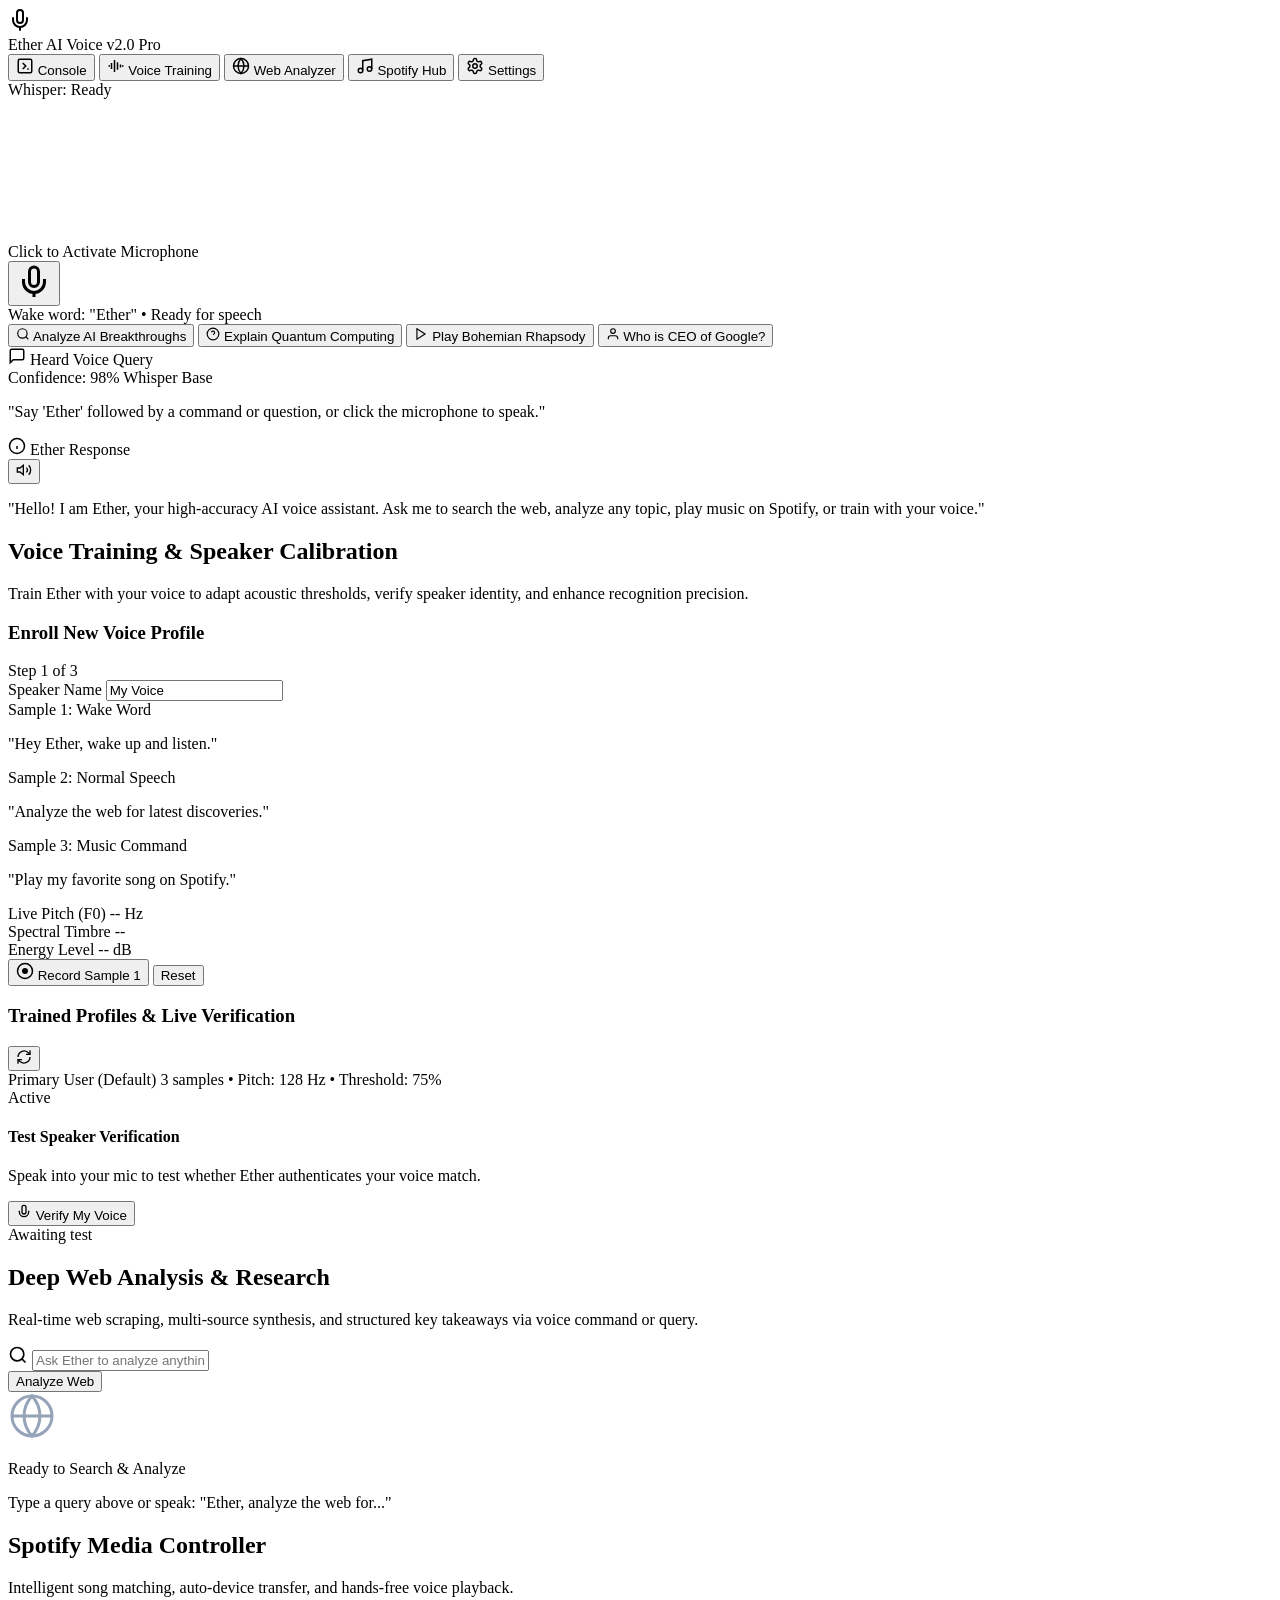
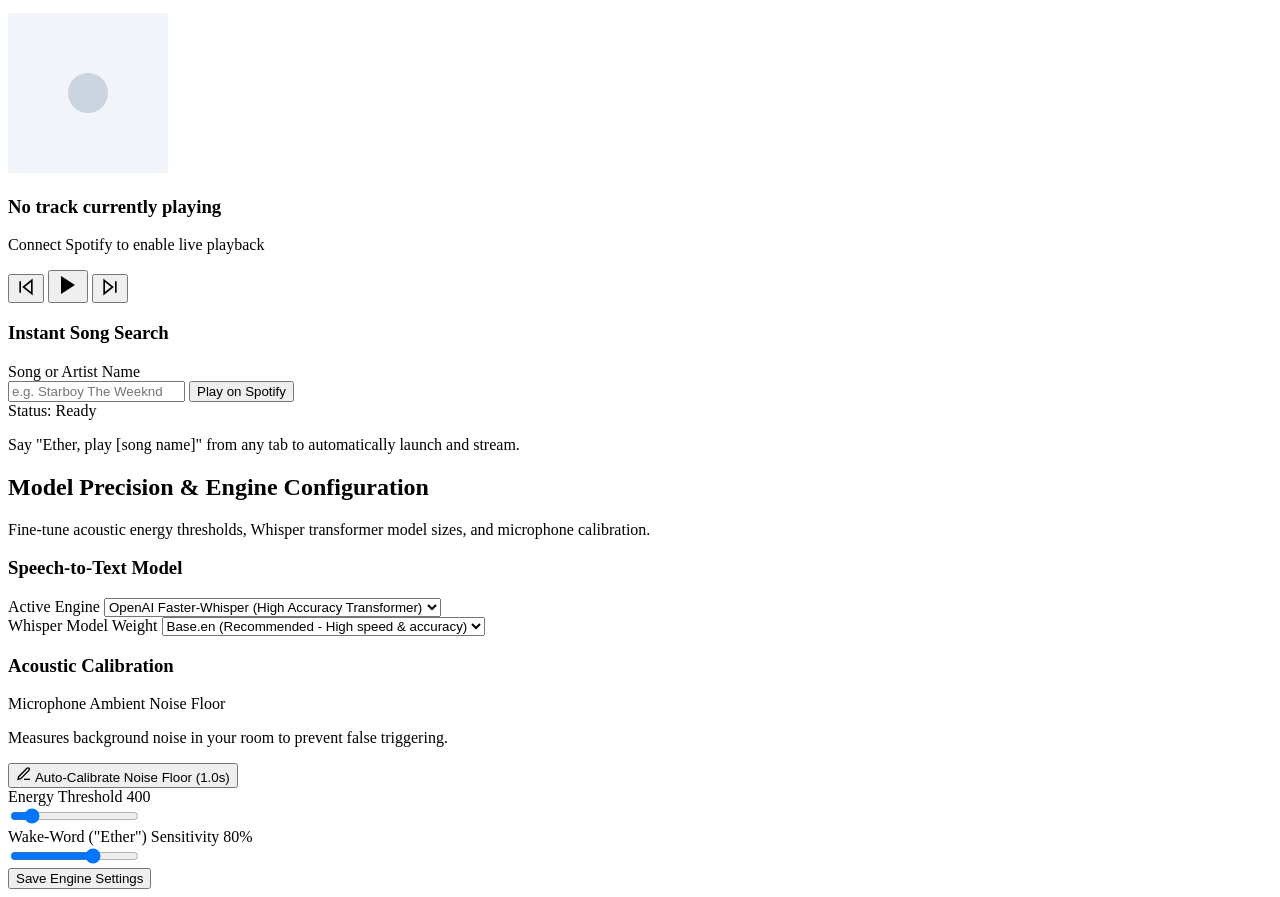
==== web/index.html @ 6fde465f "Build Ether AI voice assistant v2 Add modular speech recognition, voice profile training, web resear" ====
<!DOCTYPE html>
<html lang="en">
<head>
  <meta charset="UTF-8">
  <meta name="viewport" content="width=device-width, initial-scale=1.0">
  <title>Ether AI Voice - Intelligent Voice Assistant</title>
  <link rel="preconnect" href="https://fonts.googleapis.com">
  <link rel="preconnect" href="https://fonts.gstatic.com" crossorigin>
  <link href="https://fonts.googleapis.com/css2?family=Plus+Jakarta+Sans:wght@300;400;500;600;700&display=swap" rel="stylesheet">
  <link rel="stylesheet" href="/static/styles.css">
</head>
<body>
  <!-- Top Navigation Header -->
  <header class="app-header">
    <div class="header-container">
      <div class="brand">
        <div class="brand-icon">
          <svg width="24" height="24" viewBox="0 0 24 24" fill="none" stroke="currentColor" stroke-width="2" stroke-linecap="round" stroke-linejoin="round">
            <path d="M12 2a3 3 0 0 0-3 3v7a3 3 0 0 0 6 0V5a3 3 0 0 0-3-3Z"></path>
            <path d="M19 10v2a7 7 0 0 1-14 0v-2"></path>
            <line x1="12" x2="12" y1="19" y2="22"></line>
          </svg>
        </div>
        <div class="brand-text">
          <span class="brand-title">Ether AI Voice</span>
          <span class="brand-badge">v2.0 Pro</span>
        </div>
      </div>

      <!-- Navigation Tabs -->
      <nav class="nav-tabs" aria-label="Main Navigation">
        <button class="nav-tab active" data-tab="console" aria-selected="true">
          <svg width="18" height="18" viewBox="0 0 24 24" fill="none" stroke="currentColor" stroke-width="2">
            <rect width="18" height="18" x="3" y="3" rx="2"></rect>
            <path d="m9 8 4 4-4 4"></path>
            <path d="M15 16h2"></path>
          </svg>
          Console
        </button>
        <button class="nav-tab" data-tab="training" aria-selected="false">
          <svg width="18" height="18" viewBox="0 0 24 24" fill="none" stroke="currentColor" stroke-width="2">
            <path d="M2 12h2"></path><path d="M6 8v8"></path><path d="M10 4v16"></path><path d="M14 7v10"></path><path d="M18 10v4"></path><path d="M22 12h-2"></path>
          </svg>
          Voice Training
        </button>
        <button class="nav-tab" data-tab="web" aria-selected="false">
          <svg width="18" height="18" viewBox="0 0 24 24" fill="none" stroke="currentColor" stroke-width="2">
            <circle cx="12" cy="12" r="10"></circle>
            <line x1="2" x2="22" y1="12" y2="12"></line>
            <path d="M12 2a15.3 15.3 0 0 1 4 10 15.3 15.3 0 0 1-4 10 15.3 15.3 0 0 1-4-10 15.3 15.3 0 0 1 4-10z"></path>
          </svg>
          Web Analyzer
        </button>
        <button class="nav-tab" data-tab="spotify" aria-selected="false">
          <svg width="18" height="18" viewBox="0 0 24 24" fill="none" stroke="currentColor" stroke-width="2">
            <path d="M9 18V5l12-2v13"></path>
            <circle cx="6" cy="18" r="3"></circle>
            <circle cx="18" cy="16" r="3"></circle>
          </svg>
          Spotify Hub
        </button>
        <button class="nav-tab" data-tab="settings" aria-selected="false">
          <svg width="18" height="18" viewBox="0 0 24 24" fill="none" stroke="currentColor" stroke-width="2">
            <path d="M12.22 2h-.44a2 2 0 0 0-2 2v.18a2 2 0 0 1-1 1.73l-.43.25a2 2 0 0 1-2 0l-.15-.08a2 2 0 0 0-2.73.73l-.22.38a2 2 0 0 0 .73 2.73l.15.1a2 2 0 0 1 1 1.72v.51a2 2 0 0 1-1 1.74l-.15.09a2 2 0 0 0-.73 2.73l.22.38a2 2 0 0 0 2.73.73l.15-.08a2 2 0 0 1 2 0l.43.25a2 2 0 0 1 1 1.73V20a2 2 0 0 0 2 2h.44a2 2 0 0 0 2-2v-.18a2 2 0 0 1 1-1.73l.43-.25a2 2 0 0 1 2 0l.15.08a2 2 0 0 0 2.73-.73l.22-.39a2 2 0 0 0-.73-2.73l-.15-.08a2 2 0 0 1-1-1.74v-.5a2 2 0 0 1 1-1.74l.15-.09a2 2 0 0 0 .73-2.73l-.22-.38a2 2 0 0 0-2.73-.73l-.15.08a2 2 0 0 1-2 0l-.43-.25a2 2 0 0 1-1-1.73V4a2 2 0 0 0-2-2z"></path>
            <circle cx="12" cy="12" r="3"></circle>
          </svg>
          Settings
        </button>
      </nav>

      <!-- System Status Indicator -->
      <div class="header-status">
        <span class="status-dot online"></span>
        <span class="status-label" id="headerEngineLabel">Whisper: Ready</span>
      </div>
    </div>
  </header>

  <!-- Main Container -->
  <main class="main-content">

    <!-- ==================== TAB 1: CONSOLE ==================== -->
    <section id="tab-console" class="tab-pane active">
      <div class="console-hero">
        
        <!-- Live Waveform Visualizer -->
        <div class="visualizer-wrapper">
          <canvas id="waveformCanvas" width="800" height="140"></canvas>
          <div class="visualizer-overlay" id="visualizerOverlay">
            <span class="visualizer-state" id="visualizerStateText">Click to Activate Microphone</span>
          </div>
        </div>

        <!-- Central Mic Interaction Zone -->
        <div class="mic-control-center">
          <div class="mic-halo-container">
            <button id="micBtn" class="mic-button" aria-label="Toggle Voice Listening">
              <svg class="mic-icon" width="36" height="36" viewBox="0 0 24 24" fill="none" stroke="currentColor" stroke-width="2">
                <path d="M12 2a3 3 0 0 0-3 3v7a3 3 0 0 0 6 0V5a3 3 0 0 0-3-3Z"></path>
                <path d="M19 10v2a7 7 0 0 1-14 0v-2"></path>
                <line x1="12" x2="12" y1="19" y2="22"></line>
              </svg>
            </button>
            <div class="pulse-ring ring-1"></div>
            <div class="pulse-ring ring-2"></div>
          </div>
          <div class="mic-instructions">
            <span class="key-phrase">Wake word: "Ether"</span> &bull; 
            <span id="micStatusText">Ready for speech</span>
          </div>
        </div>

        <!-- Quick Action Prompt Chips -->
        <div class="quick-chips">
          <button class="chip" data-prompt="Analyze the web for latest breakthroughs in AI">
            <svg width="14" height="14" viewBox="0 0 24 24" fill="none" stroke="currentColor" stroke-width="2"><circle cx="11" cy="11" r="8"></circle><line x1="21" x2="16.65" y1="21" y2="16.65"></line></svg>
            Analyze AI Breakthroughs
          </button>
          <button class="chip" data-prompt="What is quantum computing?">
            <svg width="14" height="14" viewBox="0 0 24 24" fill="none" stroke="currentColor" stroke-width="2"><circle cx="12" cy="12" r="10"></circle><path d="M9.09 9a3 3 0 0 1 5.83 1c0 2-3 3-3 3"></path><line x1="12" x2="12.01" y1="17" y2="17"></line></svg>
            Explain Quantum Computing
          </button>
          <button class="chip" data-prompt="Play Bohemian Rhapsody on Spotify">
            <svg width="14" height="14" viewBox="0 0 24 24" fill="none" stroke="currentColor" stroke-width="2"><polygon points="5 3 19 12 5 21 5 3"></polygon></svg>
            Play Bohemian Rhapsody
          </button>
          <button class="chip" data-prompt="Who is the CEO of Google?">
            <svg width="14" height="14" viewBox="0 0 24 24" fill="none" stroke="currentColor" stroke-width="2"><path d="M20 21v-2a4 4 0 0 0-4-4H8a4 4 0 0 0-4 4v2"></path><circle cx="12" cy="7" r="4"></circle></svg>
            Who is CEO of Google?
          </button>
        </div>

        <!-- Live Transcription & Response Stream -->
        <div class="console-cards-grid">
          
          <!-- Card: User Transcript -->
          <div class="card transcript-card">
            <div class="card-header">
              <div class="card-title">
                <svg width="18" height="18" viewBox="0 0 24 24" fill="none" stroke="currentColor" stroke-width="2">
                  <path d="M21 15a2 2 0 0 1-2 2H7l-4 4V5a2 2 0 0 1 2-2h14a2 2 0 0 1 2 2z"></path>
                </svg>
                <span>Heard Voice Query</span>
              </div>
              <div class="badge-group">
                <span id="confidenceBadge" class="badge badge-success">Confidence: 98%</span>
                <span id="engineBadge" class="badge badge-muted">Whisper Base</span>
              </div>
            </div>
            <div class="card-body">
              <p id="liveTranscript" class="transcript-text">"Say 'Ether' followed by a command or question, or click the microphone to speak."</p>
            </div>
          </div>

          <!-- Card: Assistant Response -->
          <div class="card response-card">
            <div class="card-header">
              <div class="card-title">
                <svg width="18" height="18" viewBox="0 0 24 24" fill="none" stroke="currentColor" stroke-width="2">
                  <circle cx="12" cy="12" r="10"></circle>
                  <path d="M12 16v-4"></path>
                  <path d="M12 8h.01"></path>
                </svg>
                <span>Ether Response</span>
              </div>
              <div class="card-actions">
                <button id="speakResponseBtn" class="btn-icon" title="Repeat Voice Response">
                  <svg width="16" height="16" viewBox="0 0 24 24" fill="none" stroke="currentColor" stroke-width="2">
                    <polygon points="11 5 6 9 2 9 2 15 6 15 11 19 11 5"></polygon>
                    <path d="M15.54 8.46a5 5 0 0 1 0 7.07"></path>
                    <path d="M19.07 4.93a10 10 0 0 1 0 14.14"></path>
                  </svg>
                </button>
              </div>
            </div>
            <div class="card-body">
              <p id="responseSummary" class="response-text">
                "Hello! I am Ether, your high-accuracy AI voice assistant. Ask me to search the web, analyze any topic, play music on Spotify, or train with your voice."
              </p>
              <div id="responseDetails" class="response-bullets"></div>
            </div>
          </div>

        </div>

      </div>
    </section>

    <!-- ==================== TAB 2: VOICE TRAINING STUDIO ==================== -->
    <section id="tab-training" class="tab-pane">
      <div class="section-header">
        <div>
          <h2 class="section-title">Voice Training & Speaker Calibration</h2>
          <p class="section-subtitle">Train Ether with your voice to adapt acoustic thresholds, verify speaker identity, and enhance recognition precision.</p>
        </div>
      </div>

      <div class="training-grid">
        
        <!-- Enrollment Wizard Card -->
        <div class="card enrollment-card">
          <div class="card-header">
            <h3 class="card-title">Enroll New Voice Profile</h3>
            <span class="step-indicator" id="enrollmentStepText">Step 1 of 3</span>
          </div>
          <div class="card-body">
            <div class="form-group">
              <label for="speakerNameInput">Speaker Name</label>
              <input type="text" id="speakerNameInput" class="input-text" placeholder="e.g., Alex / Primary User" value="My Voice">
            </div>

            <div class="training-prompts-box">
              <div class="prompt-step active" id="pstep-1">
                <span class="step-badge">Sample 1: Wake Word</span>
                <p class="prompt-phrase">"Hey Ether, wake up and listen."</p>
              </div>
              <div class="prompt-step" id="pstep-2">
                <span class="step-badge">Sample 2: Normal Speech</span>
                <p class="prompt-phrase">"Analyze the web for latest discoveries."</p>
              </div>
              <div class="prompt-step" id="pstep-3">
                <span class="step-badge">Sample 3: Music Command</span>
                <p class="prompt-phrase">"Play my favorite song on Spotify."</p>
              </div>
            </div>

            <!-- Live Calibration Meters -->
            <div class="acoustic-meters">
              <div class="meter-item">
                <span class="meter-label">Live Pitch (F0)</span>
                <span class="meter-val" id="meterPitch">-- Hz</span>
              </div>
              <div class="meter-item">
                <span class="meter-label">Spectral Timbre</span>
                <span class="meter-val" id="meterTimbre">--</span>
              </div>
              <div class="meter-item">
                <span class="meter-label">Energy Level</span>
                <span class="meter-val" id="meterEnergy">-- dB</span>
              </div>
            </div>

            <div class="training-actions">
              <button id="recordSampleBtn" class="btn btn-primary">
                <svg width="18" height="18" viewBox="0 0 24 24" fill="none" stroke="currentColor" stroke-width="2">
                  <circle cx="12" cy="12" r="10"></circle>
                  <circle cx="12" cy="12" r="3" fill="currentColor"></circle>
                </svg>
                <span id="recordSampleBtnText">Record Sample 1</span>
              </button>
              <button id="resetEnrollmentBtn" class="btn btn-secondary">Reset</button>
            </div>
          </div>
        </div>

        <!-- Voice Verification & Enrolled Profiles Card -->
        <div class="card profiles-card">
          <div class="card-header">
            <h3 class="card-title">Trained Profiles & Live Verification</h3>
            <button id="refreshProfilesBtn" class="btn-icon" title="Refresh Profiles">
              <svg width="16" height="16" viewBox="0 0 24 24" fill="none" stroke="currentColor" stroke-width="2"><path d="M21 2v6h-6"></path><path d="M3 12a9 9 0 0 1 15-6.7L21 8"></path><path d="M3 22v-6h6"></path><path d="M21 12a9 9 0 0 1-15 6.7L3 16"></path></svg>
            </button>
          </div>
          <div class="card-body">
            
            <div class="profiles-list" id="profilesContainer">
              <!-- Dynamically populated profiles -->
              <div class="profile-item active">
                <div class="profile-info">
                  <span class="profile-name">Primary User (Default)</span>
                  <span class="profile-meta">3 samples &bull; Pitch: 128 Hz &bull; Threshold: 75%</span>
                </div>
                <span class="badge badge-success">Active</span>
              </div>
            </div>

            <div class="verification-tester">
              <h4 class="tester-title">Test Speaker Verification</h4>
              <p class="tester-desc">Speak into your mic to test whether Ether authenticates your voice match.</p>
              
              <div class="tester-row">
                <button id="verifyVoiceBtn" class="btn btn-secondary">
                  <svg width="16" height="16" viewBox="0 0 24 24" fill="none" stroke="currentColor" stroke-width="2"><path d="M12 2a3 3 0 0 0-3 3v7a3 3 0 0 0 6 0V5a3 3 0 0 0-3-3Z"></path><path d="M19 10v2a7 7 0 0 1-14 0v-2"></path></svg>
                  Verify My Voice
                </button>
                <div class="verification-result" id="verifyResult">
                  <span class="verify-badge">Awaiting test</span>
                </div>
              </div>
            </div>

          </div>
        </div>

      </div>
    </section>

    <!-- ==================== TAB 3: WEB ANALYZER ==================== -->
    <section id="tab-web" class="tab-pane">
      <div class="section-header">
        <div>
          <h2 class="section-title">Deep Web Analysis & Research</h2>
          <p class="section-subtitle">Real-time web scraping, multi-source synthesis, and structured key takeaways via voice command or query.</p>
        </div>
      </div>

      <div class="web-search-bar">
        <div class="search-input-wrapper">
          <svg class="search-icon" width="20" height="20" viewBox="0 0 24 24" fill="none" stroke="currentColor" stroke-width="2">
            <circle cx="11" cy="11" r="8"></circle>
            <line x1="21" x2="16.65" y1="21" y2="16.65"></line>
          </svg>
          <input type="text" id="webQueryInput" class="web-input" placeholder="Ask Ether to analyze anything on the web (e.g. latest tech news, science research, finance)...">
        </div>
        <button id="webSearchBtn" class="btn btn-primary">
          <span>Analyze Web</span>
        </button>
      </div>

      <!-- Web Analysis Results Display -->
      <div class="web-results-container" id="webResultsContainer">
        <div class="card empty-state-card" id="webEmptyState">
          <svg width="48" height="48" viewBox="0 0 24 24" fill="none" stroke="#94A3B8" stroke-width="1.5">
            <circle cx="12" cy="12" r="10"></circle>
            <line x1="2" x2="22" y1="12" y2="12"></line>
            <path d="M12 2a15.3 15.3 0 0 1 4 10 15.3 15.3 0 0 1-4 10 15.3 15.3 0 0 1-4-10 15.3 15.3 0 0 1 4-10z"></path>
          </svg>
          <p class="empty-title">Ready to Search & Analyze</p>
          <p class="empty-subtitle">Type a query above or speak: "Ether, analyze the web for..."</p>
        </div>
      </div>
    </section>

    <!-- ==================== TAB 4: SPOTIFY HUB ==================== -->
    <section id="tab-spotify" class="tab-pane">
      <div class="section-header">
        <div>
          <h2 class="section-title">Spotify Media Controller</h2>
          <p class="section-subtitle">Intelligent song matching, auto-device transfer, and hands-free voice playback.</p>
        </div>
      </div>

      <div class="spotify-grid">
        
        <!-- Now Playing Card -->
        <div class="card now-playing-card">
          <div class="album-art-wrapper">
            <img id="spAlbumArt" src="data:image/svg+xml,%3Csvg xmlns='http://www.w3.org/2000/svg' width='160' height='160' viewBox='0 0 160 160'%3E%3Crect width='160' height='160' fill='%23F1F5F9'/%3E%3Cpath d='M60 80a20 20 0 1 0 40 0 20 20 0 1 0-40 0' fill='%23CBD5E1'/%3E%3C/svg%3E" alt="Album Art" class="album-art">
          </div>
          <div class="playback-details">
            <h3 class="track-title" id="spTrackName">No track currently playing</h3>
            <p class="track-artist" id="spTrackArtist">Connect Spotify to enable live playback</p>
            <div class="progress-bar-container">
              <div class="progress-fill" id="spProgressFill" style="width: 0%"></div>
            </div>
            <div class="playback-controls">
              <button class="btn-control" id="spPrevBtn" title="Previous Track">
                <svg width="20" height="20" viewBox="0 0 24 24" fill="none" stroke="currentColor" stroke-width="2"><polygon points="19 20 9 12 19 4 19 20"></polygon><line x1="5" x2="5" y1="19" y2="5"></line></svg>
              </button>
              <button class="btn-control-play" id="spPlayPauseBtn" title="Play/Pause">
                <svg width="24" height="24" viewBox="0 0 24 24" fill="currentColor"><polygon points="5 3 19 12 5 21 5 3"></polygon></svg>
              </button>
              <button class="btn-control" id="spNextBtn" title="Next Track">
                <svg width="20" height="20" viewBox="0 0 24 24" fill="none" stroke="currentColor" stroke-width="2"><polygon points="5 4 15 12 5 20 5 4"></polygon><line x1="19" x2="19" y1="5" y2="19"></line></svg>
              </button>
            </div>
          </div>
        </div>

        <!-- Search & Quick Play -->
        <div class="card spotify-search-card">
          <div class="card-header">
            <h3 class="card-title">Instant Song Search</h3>
          </div>
          <div class="card-body">
            <div class="form-group">
              <label for="spotifySearchInput">Song or Artist Name</label>
              <div class="input-action-row">
                <input type="text" id="spotifySearchInput" class="input-text" placeholder="e.g. Starboy The Weeknd">
                <button id="spotifySearchBtn" class="btn btn-primary">Play on Spotify</button>
              </div>
            </div>
            <div class="spotify-status-note" id="spotifyStatusNote">
              <span class="badge badge-muted">Status: Ready</span>
              <p class="note-text">Say "Ether, play [song name]" from any tab to automatically launch and stream.</p>
            </div>
          </div>
        </div>

      </div>
    </section>

    <!-- ==================== TAB 5: SETTINGS ==================== -->
    <section id="tab-settings" class="tab-pane">
      <div class="section-header">
        <div>
          <h2 class="section-title">Model Precision & Engine Configuration</h2>
          <p class="section-subtitle">Fine-tune acoustic energy thresholds, Whisper transformer model sizes, and microphone calibration.</p>
        </div>
      </div>

      <div class="settings-grid">
        
        <!-- Speech Recognition Engine Setting -->
        <div class="card setting-card">
          <div class="card-header">
            <h3 class="card-title">Speech-to-Text Model</h3>
          </div>
          <div class="card-body">
            <div class="form-group">
              <label for="engineSelect">Active Engine</label>
              <select id="engineSelect" class="input-select">
                <option value="whisper" selected>OpenAI Faster-Whisper (High Accuracy Transformer)</option>
                <option value="google">Google Speech Recognition (Cloud Adaptive)</option>
                <option value="browser">Browser Web Speech API (Instant Stream)</option>
              </select>
            </div>

            <div class="form-group" id="whisperModelGroup">
              <label for="whisperModelSelect">Whisper Model Weight</label>
              <select id="whisperModelSelect" class="input-select">
                <option value="tiny.en">Tiny.en (Ultra-fast, lowest memory)</option>
                <option value="base.en" selected>Base.en (Recommended - High speed & accuracy)</option>
                <option value="small.en">Small.en (Maximum precision for accents)</option>
              </select>
            </div>
          </div>
        </div>

        <!-- Ambient Noise & Calibration -->
        <div class="card setting-card">
          <div class="card-header">
            <h3 class="card-title">Acoustic Calibration</h3>
          </div>
          <div class="card-body">
            <div class="form-group">
              <label for="noiseCalibrationBtn">Microphone Ambient Noise Floor</label>
              <p class="helper-text">Measures background noise in your room to prevent false triggering.</p>
              <button id="noiseCalibrationBtn" class="btn btn-secondary">
                <svg width="16" height="16" viewBox="0 0 24 24" fill="none" stroke="currentColor" stroke-width="2"><path d="M12 20h9"></path><path d="M16.5 3.5a2.12 2.12 0 0 1 3 3L7 19l-4 1 1-4Z"></path></svg>
                Auto-Calibrate Noise Floor (1.0s)
              </button>
            </div>

            <div class="form-group">
              <div class="label-with-val">
                <label for="energyThresholdSlider">Energy Threshold</label>
                <span id="energyVal">400</span>
              </div>
              <input type="range" id="energyThresholdSlider" min="100" max="2500" step="50" value="400" class="input-range">
            </div>

            <div class="form-group">
              <div class="label-with-val">
                <label for="wakeSensitivitySlider">Wake-Word ("Ether") Sensitivity</label>
                <span id="wakeVal">80%</span>
              </div>
              <input type="range" id="wakeSensitivitySlider" min="50" max="95" step="5" value="80" class="input-range">
            </div>

            <button id="saveSettingsBtn" class="btn btn-primary">Save Engine Settings</button>
          </div>
        </div>

      </div>
    </section>

  </main>

  <script src="/static/app.js"></script>
</body>
</html>
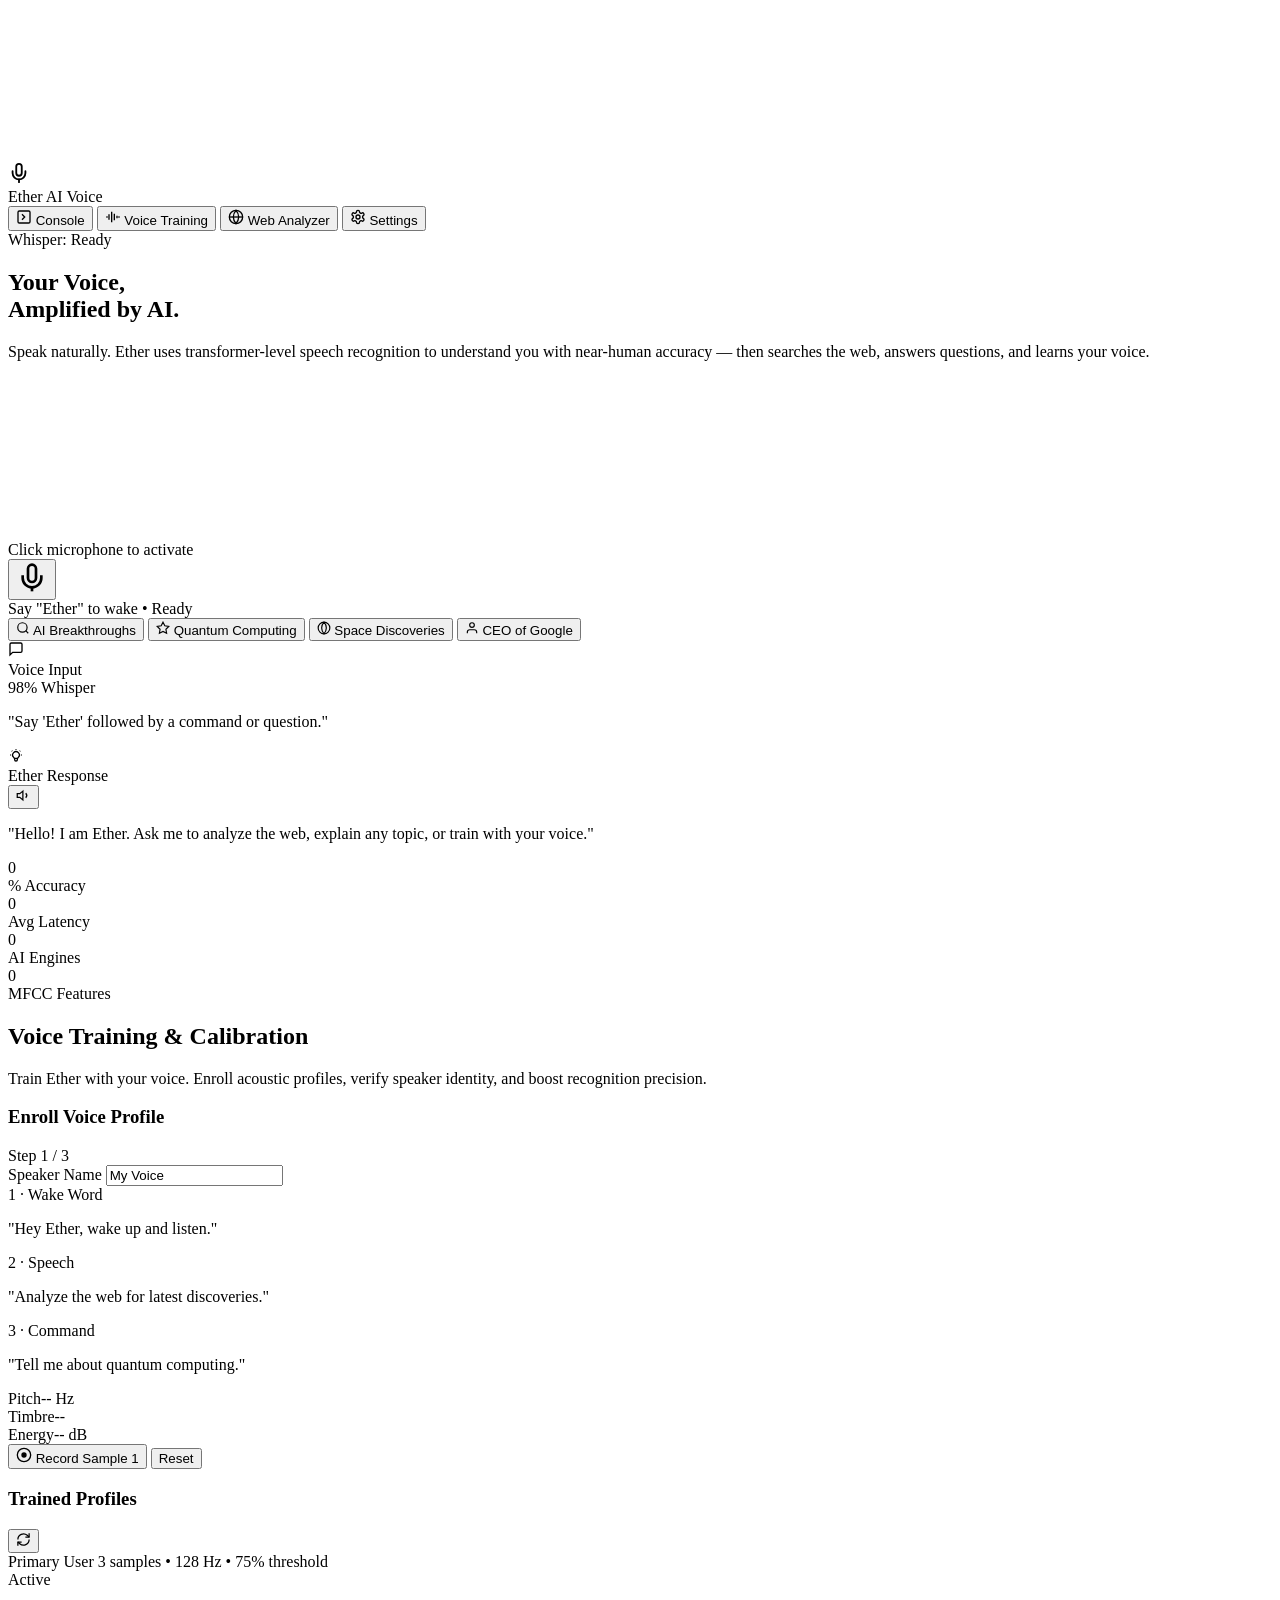
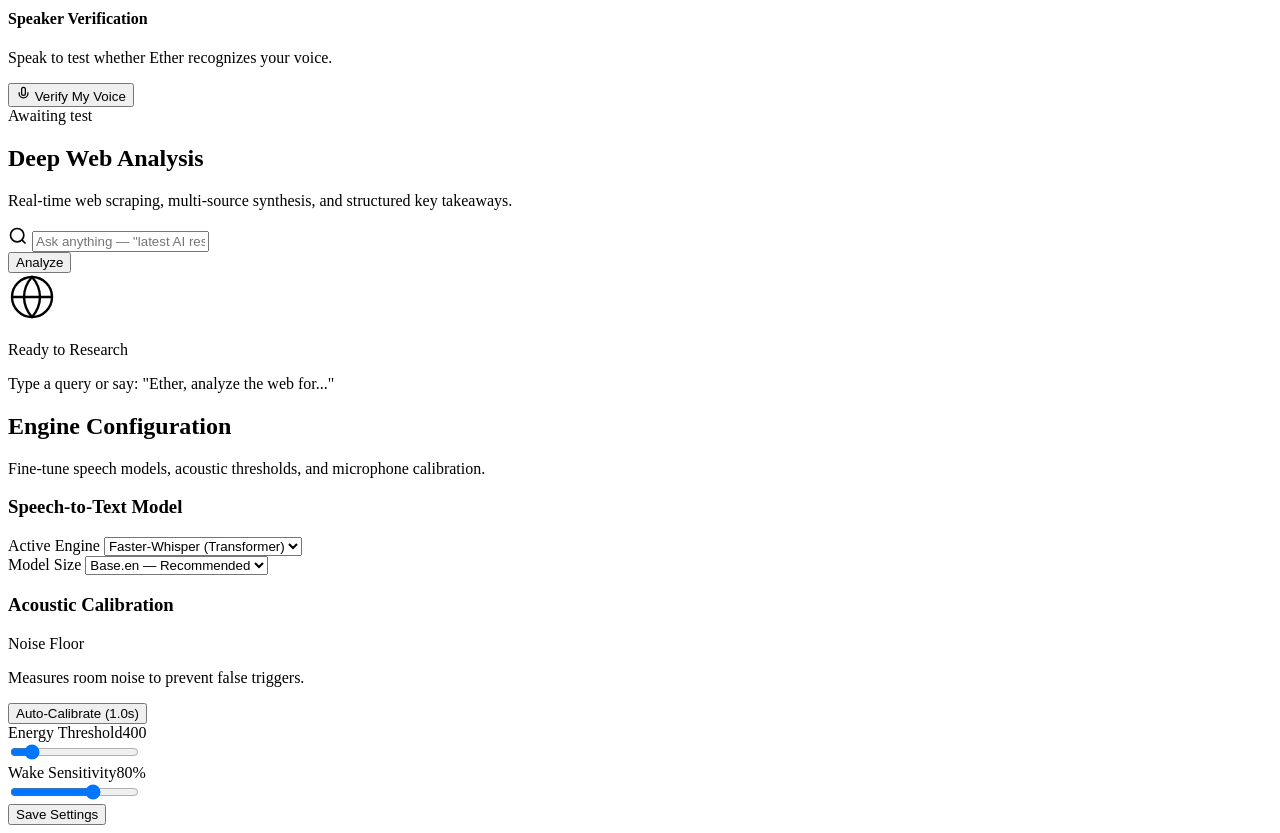
==== commit 98e15431: "Redesign voice assistant interface Refresh the web UI with a responsive glassmorphism design, animat" ====
--- a/web/index.html
+++ b/web/index.html
@@ -3,99 +3,95 @@
 <head>
   <meta charset="UTF-8">
   <meta name="viewport" content="width=device-width, initial-scale=1.0">
-  <title>Ether AI Voice - Intelligent Voice Assistant</title>
+  <title>Ether AI Voice — Intelligent Voice Assistant</title>
   <link rel="preconnect" href="https://fonts.googleapis.com">
   <link rel="preconnect" href="https://fonts.gstatic.com" crossorigin>
-  <link href="https://fonts.googleapis.com/css2?family=Plus+Jakarta+Sans:wght@300;400;500;600;700&display=swap" rel="stylesheet">
+  <link href="https://fonts.googleapis.com/css2?family=Plus+Jakarta+Sans:wght@300;400;500;600;700;800&display=swap" rel="stylesheet">
   <link rel="stylesheet" href="/static/styles.css">
 </head>
 <body>
-  <!-- Top Navigation Header -->
+
+  <!-- Animated Background Mesh -->
+  <div class="bg-mesh" aria-hidden="true">
+    <div class="mesh-orb orb-1"></div>
+    <div class="mesh-orb orb-2"></div>
+    <div class="mesh-orb orb-3"></div>
+  </div>
+
+  <!-- Floating Particles Canvas -->
+  <canvas id="particlesCanvas" aria-hidden="true"></canvas>
+
+  <!-- Top Navigation -->
   <header class="app-header">
     <div class="header-container">
-      <div class="brand">
+      <div class="brand anim-slide-down">
         <div class="brand-icon">
-          <svg width="24" height="24" viewBox="0 0 24 24" fill="none" stroke="currentColor" stroke-width="2" stroke-linecap="round" stroke-linejoin="round">
+          <svg width="22" height="22" viewBox="0 0 24 24" fill="none" stroke="currentColor" stroke-width="2" stroke-linecap="round" stroke-linejoin="round">
             <path d="M12 2a3 3 0 0 0-3 3v7a3 3 0 0 0 6 0V5a3 3 0 0 0-3-3Z"></path>
             <path d="M19 10v2a7 7 0 0 1-14 0v-2"></path>
             <line x1="12" x2="12" y1="19" y2="22"></line>
           </svg>
         </div>
         <div class="brand-text">
-          <span class="brand-title">Ether AI Voice</span>
-          <span class="brand-badge">v2.0 Pro</span>
-        </div>
-      </div>
-
-      <!-- Navigation Tabs -->
-      <nav class="nav-tabs" aria-label="Main Navigation">
+          <span class="brand-title">Ether</span>
+          <span class="brand-badge">AI Voice</span>
+        </div>
+      </div>
+
+      <nav class="nav-tabs anim-slide-down" aria-label="Main Navigation">
         <button class="nav-tab active" data-tab="console" aria-selected="true">
-          <svg width="18" height="18" viewBox="0 0 24 24" fill="none" stroke="currentColor" stroke-width="2">
-            <rect width="18" height="18" x="3" y="3" rx="2"></rect>
-            <path d="m9 8 4 4-4 4"></path>
-            <path d="M15 16h2"></path>
-          </svg>
+          <svg width="16" height="16" viewBox="0 0 24 24" fill="none" stroke="currentColor" stroke-width="2"><rect width="18" height="18" x="3" y="3" rx="2"></rect><path d="m9 8 4 4-4 4"></path></svg>
           Console
         </button>
         <button class="nav-tab" data-tab="training" aria-selected="false">
-          <svg width="18" height="18" viewBox="0 0 24 24" fill="none" stroke="currentColor" stroke-width="2">
-            <path d="M2 12h2"></path><path d="M6 8v8"></path><path d="M10 4v16"></path><path d="M14 7v10"></path><path d="M18 10v4"></path><path d="M22 12h-2"></path>
-          </svg>
+          <svg width="16" height="16" viewBox="0 0 24 24" fill="none" stroke="currentColor" stroke-width="2"><path d="M2 12h2"></path><path d="M6 8v8"></path><path d="M10 4v16"></path><path d="M14 7v10"></path><path d="M18 10v4"></path><path d="M22 12h-2"></path></svg>
           Voice Training
         </button>
         <button class="nav-tab" data-tab="web" aria-selected="false">
-          <svg width="18" height="18" viewBox="0 0 24 24" fill="none" stroke="currentColor" stroke-width="2">
-            <circle cx="12" cy="12" r="10"></circle>
-            <line x1="2" x2="22" y1="12" y2="12"></line>
-            <path d="M12 2a15.3 15.3 0 0 1 4 10 15.3 15.3 0 0 1-4 10 15.3 15.3 0 0 1-4-10 15.3 15.3 0 0 1 4-10z"></path>
-          </svg>
+          <svg width="16" height="16" viewBox="0 0 24 24" fill="none" stroke="currentColor" stroke-width="2"><circle cx="12" cy="12" r="10"></circle><line x1="2" x2="22" y1="12" y2="12"></line><path d="M12 2a15.3 15.3 0 0 1 4 10 15.3 15.3 0 0 1-4 10 15.3 15.3 0 0 1-4-10 15.3 15.3 0 0 1 4-10z"></path></svg>
           Web Analyzer
         </button>
-        <button class="nav-tab" data-tab="spotify" aria-selected="false">
-          <svg width="18" height="18" viewBox="0 0 24 24" fill="none" stroke="currentColor" stroke-width="2">
-            <path d="M9 18V5l12-2v13"></path>
-            <circle cx="6" cy="18" r="3"></circle>
-            <circle cx="18" cy="16" r="3"></circle>
-          </svg>
-          Spotify Hub
-        </button>
         <button class="nav-tab" data-tab="settings" aria-selected="false">
-          <svg width="18" height="18" viewBox="0 0 24 24" fill="none" stroke="currentColor" stroke-width="2">
-            <path d="M12.22 2h-.44a2 2 0 0 0-2 2v.18a2 2 0 0 1-1 1.73l-.43.25a2 2 0 0 1-2 0l-.15-.08a2 2 0 0 0-2.73.73l-.22.38a2 2 0 0 0 .73 2.73l.15.1a2 2 0 0 1 1 1.72v.51a2 2 0 0 1-1 1.74l-.15.09a2 2 0 0 0-.73 2.73l.22.38a2 2 0 0 0 2.73.73l.15-.08a2 2 0 0 1 2 0l.43.25a2 2 0 0 1 1 1.73V20a2 2 0 0 0 2 2h.44a2 2 0 0 0 2-2v-.18a2 2 0 0 1 1-1.73l.43-.25a2 2 0 0 1 2 0l.15.08a2 2 0 0 0 2.73-.73l.22-.39a2 2 0 0 0-.73-2.73l-.15-.08a2 2 0 0 1-1-1.74v-.5a2 2 0 0 1 1-1.74l.15-.09a2 2 0 0 0 .73-2.73l-.22-.38a2 2 0 0 0-2.73-.73l-.15.08a2 2 0 0 1-2 0l-.43-.25a2 2 0 0 1-1-1.73V4a2 2 0 0 0-2-2z"></path>
-            <circle cx="12" cy="12" r="3"></circle>
-          </svg>
+          <svg width="16" height="16" viewBox="0 0 24 24" fill="none" stroke="currentColor" stroke-width="2"><path d="M12.22 2h-.44a2 2 0 0 0-2 2v.18a2 2 0 0 1-1 1.73l-.43.25a2 2 0 0 1-2 0l-.15-.08a2 2 0 0 0-2.73.73l-.22.38a2 2 0 0 0 .73 2.73l.15.1a2 2 0 0 1 1 1.72v.51a2 2 0 0 1-1 1.74l-.15.09a2 2 0 0 0-.73 2.73l.22.38a2 2 0 0 0 2.73.73l.15-.08a2 2 0 0 1 2 0l.43.25a2 2 0 0 1 1 1.73V20a2 2 0 0 0 2 2h.44a2 2 0 0 0 2-2v-.18a2 2 0 0 1 1-1.73l.43-.25a2 2 0 0 1 2 0l.15.08a2 2 0 0 0 2.73-.73l.22-.39a2 2 0 0 0-.73-2.73l-.15-.08a2 2 0 0 1-1-1.74v-.5a2 2 0 0 1 1-1.74l.15-.09a2 2 0 0 0 .73-2.73l-.22-.38a2 2 0 0 0-2.73-.73l-.15.08a2 2 0 0 1-2 0l-.43-.25a2 2 0 0 1-1-1.73V4a2 2 0 0 0-2-2z"></path><circle cx="12" cy="12" r="3"></circle></svg>
           Settings
         </button>
       </nav>
 
-      <!-- System Status Indicator -->
-      <div class="header-status">
-        <span class="status-dot online"></span>
+      <div class="header-status anim-slide-down">
+        <span class="status-dot"></span>
         <span class="status-label" id="headerEngineLabel">Whisper: Ready</span>
       </div>
     </div>
   </header>
 
-  <!-- Main Container -->
   <main class="main-content">
 
     <!-- ==================== TAB 1: CONSOLE ==================== -->
     <section id="tab-console" class="tab-pane active">
-      <div class="console-hero">
-        
-        <!-- Live Waveform Visualizer -->
-        <div class="visualizer-wrapper">
-          <canvas id="waveformCanvas" width="800" height="140"></canvas>
+
+      <!-- Hero Section -->
+      <div class="hero-section">
+        <div class="hero-text-block anim-fade-up">
+          <h1 class="hero-title">
+            Your Voice,<br>
+            <span class="gradient-text">Amplified by AI.</span>
+          </h1>
+          <p class="hero-subtitle">Speak naturally. Ether uses transformer-level speech recognition to understand you with near-human accuracy — then searches the web, answers questions, and learns your voice.</p>
+        </div>
+
+        <!-- Waveform Visualizer -->
+        <div class="visualizer-wrapper anim-fade-up anim-delay-1">
+          <canvas id="waveformCanvas" width="900" height="160"></canvas>
           <div class="visualizer-overlay" id="visualizerOverlay">
-            <span class="visualizer-state" id="visualizerStateText">Click to Activate Microphone</span>
-          </div>
-        </div>
-
-        <!-- Central Mic Interaction Zone -->
-        <div class="mic-control-center">
+            <span class="visualizer-state" id="visualizerStateText">Click microphone to activate</span>
+          </div>
+        </div>
+
+        <!-- Mic Button -->
+        <div class="mic-control-center anim-fade-up anim-delay-2">
           <div class="mic-halo-container">
             <button id="micBtn" class="mic-button" aria-label="Toggle Voice Listening">
-              <svg class="mic-icon" width="36" height="36" viewBox="0 0 24 24" fill="none" stroke="currentColor" stroke-width="2">
+              <svg class="mic-icon" width="32" height="32" viewBox="0 0 24 24" fill="none" stroke="currentColor" stroke-width="2">
                 <path d="M12 2a3 3 0 0 0-3 3v7a3 3 0 0 0 6 0V5a3 3 0 0 0-3-3Z"></path>
                 <path d="M19 10v2a7 7 0 0 1-14 0v-2"></path>
                 <line x1="12" x2="12" y1="19" y2="22"></line>
@@ -103,365 +99,253 @@
             </button>
             <div class="pulse-ring ring-1"></div>
             <div class="pulse-ring ring-2"></div>
+            <div class="pulse-ring ring-3"></div>
           </div>
           <div class="mic-instructions">
-            <span class="key-phrase">Wake word: "Ether"</span> &bull; 
-            <span id="micStatusText">Ready for speech</span>
-          </div>
-        </div>
-
-        <!-- Quick Action Prompt Chips -->
-        <div class="quick-chips">
+            <span class="key-phrase">Say "Ether"</span> to wake &bull;
+            <span id="micStatusText">Ready</span>
+          </div>
+        </div>
+
+        <!-- Feature Chips -->
+        <div class="feature-chips anim-fade-up anim-delay-3">
           <button class="chip" data-prompt="Analyze the web for latest breakthroughs in AI">
             <svg width="14" height="14" viewBox="0 0 24 24" fill="none" stroke="currentColor" stroke-width="2"><circle cx="11" cy="11" r="8"></circle><line x1="21" x2="16.65" y1="21" y2="16.65"></line></svg>
-            Analyze AI Breakthroughs
+            AI Breakthroughs
           </button>
           <button class="chip" data-prompt="What is quantum computing?">
-            <svg width="14" height="14" viewBox="0 0 24 24" fill="none" stroke="currentColor" stroke-width="2"><circle cx="12" cy="12" r="10"></circle><path d="M9.09 9a3 3 0 0 1 5.83 1c0 2-3 3-3 3"></path><line x1="12" x2="12.01" y1="17" y2="17"></line></svg>
-            Explain Quantum Computing
+            <svg width="14" height="14" viewBox="0 0 24 24" fill="none" stroke="currentColor" stroke-width="2"><path d="M12 2l3.09 6.26L22 9.27l-5 4.87 1.18 6.88L12 17.77l-6.18 3.25L7 14.14 2 9.27l6.91-1.01L12 2z"></path></svg>
+            Quantum Computing
           </button>
-          <button class="chip" data-prompt="Play Bohemian Rhapsody on Spotify">
-            <svg width="14" height="14" viewBox="0 0 24 24" fill="none" stroke="currentColor" stroke-width="2"><polygon points="5 3 19 12 5 21 5 3"></polygon></svg>
-            Play Bohemian Rhapsody
+          <button class="chip" data-prompt="What are the latest discoveries in space?">
+            <svg width="14" height="14" viewBox="0 0 24 24" fill="none" stroke="currentColor" stroke-width="2"><circle cx="12" cy="12" r="10"></circle><path d="M12 2a15.3 15.3 0 0 1 4 10 15.3 15.3 0 0 1-4 10 15.3 15.3 0 0 1-4-10 15.3 15.3 0 0 1 4-10z"></path></svg>
+            Space Discoveries
           </button>
           <button class="chip" data-prompt="Who is the CEO of Google?">
             <svg width="14" height="14" viewBox="0 0 24 24" fill="none" stroke="currentColor" stroke-width="2"><path d="M20 21v-2a4 4 0 0 0-4-4H8a4 4 0 0 0-4 4v2"></path><circle cx="12" cy="7" r="4"></circle></svg>
-            Who is CEO of Google?
+            CEO of Google
           </button>
         </div>
-
-        <!-- Live Transcription & Response Stream -->
-        <div class="console-cards-grid">
-          
-          <!-- Card: User Transcript -->
-          <div class="card transcript-card">
-            <div class="card-header">
-              <div class="card-title">
-                <svg width="18" height="18" viewBox="0 0 24 24" fill="none" stroke="currentColor" stroke-width="2">
-                  <path d="M21 15a2 2 0 0 1-2 2H7l-4 4V5a2 2 0 0 1 2-2h14a2 2 0 0 1 2 2z"></path>
-                </svg>
-                <span>Heard Voice Query</span>
-              </div>
-              <div class="badge-group">
-                <span id="confidenceBadge" class="badge badge-success">Confidence: 98%</span>
-                <span id="engineBadge" class="badge badge-muted">Whisper Base</span>
-              </div>
-            </div>
-            <div class="card-body">
-              <p id="liveTranscript" class="transcript-text">"Say 'Ether' followed by a command or question, or click the microphone to speak."</p>
-            </div>
-          </div>
-
-          <!-- Card: Assistant Response -->
-          <div class="card response-card">
-            <div class="card-header">
-              <div class="card-title">
-                <svg width="18" height="18" viewBox="0 0 24 24" fill="none" stroke="currentColor" stroke-width="2">
-                  <circle cx="12" cy="12" r="10"></circle>
-                  <path d="M12 16v-4"></path>
-                  <path d="M12 8h.01"></path>
-                </svg>
-                <span>Ether Response</span>
-              </div>
-              <div class="card-actions">
-                <button id="speakResponseBtn" class="btn-icon" title="Repeat Voice Response">
-                  <svg width="16" height="16" viewBox="0 0 24 24" fill="none" stroke="currentColor" stroke-width="2">
-                    <polygon points="11 5 6 9 2 9 2 15 6 15 11 19 11 5"></polygon>
-                    <path d="M15.54 8.46a5 5 0 0 1 0 7.07"></path>
-                    <path d="M19.07 4.93a10 10 0 0 1 0 14.14"></path>
-                  </svg>
-                </button>
-              </div>
-            </div>
-            <div class="card-body">
-              <p id="responseSummary" class="response-text">
-                "Hello! I am Ether, your high-accuracy AI voice assistant. Ask me to search the web, analyze any topic, play music on Spotify, or train with your voice."
-              </p>
-              <div id="responseDetails" class="response-bullets"></div>
-            </div>
-          </div>
-
-        </div>
-
-      </div>
+      </div>
+
+      <!-- Transcript & Response Cards -->
+      <div class="console-cards-grid">
+        <div class="glass-card transcript-card anim-card-reveal">
+          <div class="card-header">
+            <div class="card-title">
+              <div class="card-icon-wrap icon-blue">
+                <svg width="16" height="16" viewBox="0 0 24 24" fill="none" stroke="currentColor" stroke-width="2"><path d="M21 15a2 2 0 0 1-2 2H7l-4 4V5a2 2 0 0 1 2-2h14a2 2 0 0 1 2 2z"></path></svg>
+              </div>
+              <span>Voice Input</span>
+            </div>
+            <div class="badge-group">
+              <span id="confidenceBadge" class="badge badge-glow">98%</span>
+              <span id="engineBadge" class="badge badge-muted">Whisper</span>
+            </div>
+          </div>
+          <div class="card-body">
+            <p id="liveTranscript" class="transcript-text">"Say 'Ether' followed by a command or question."</p>
+          </div>
+        </div>
+
+        <div class="glass-card response-card anim-card-reveal anim-delay-1">
+          <div class="card-header">
+            <div class="card-title">
+              <div class="card-icon-wrap icon-violet">
+                <svg width="16" height="16" viewBox="0 0 24 24" fill="none" stroke="currentColor" stroke-width="2"><path d="M9.663 17h4.673M12 3v1m6.364 1.636l-.707.707M21 12h-1M4 12H3m3.343-5.657l-.707-.707m2.828 9.9a5 5 0 1 1 7.072 0l-.548.547A3.374 3.374 0 0 0 14 18.469V19a2 2 0 1 1-4 0v-.531c0-.895-.356-1.754-.988-2.386l-.548-.547z"></path></svg>
+              </div>
+              <span>Ether Response</span>
+            </div>
+            <button id="speakResponseBtn" class="btn-icon-glow" title="Replay Response">
+              <svg width="15" height="15" viewBox="0 0 24 24" fill="none" stroke="currentColor" stroke-width="2"><polygon points="11 5 6 9 2 9 2 15 6 15 11 19 11 5"></polygon><path d="M15.54 8.46a5 5 0 0 1 0 7.07"></path></svg>
+            </button>
+          </div>
+          <div class="card-body">
+            <p id="responseSummary" class="response-text">"Hello! I am Ether. Ask me to analyze the web, explain any topic, or train with your voice."</p>
+            <div id="responseDetails" class="response-bullets"></div>
+          </div>
+        </div>
+      </div>
+
+      <!-- Stats Row -->
+      <div class="stats-row anim-fade-up anim-delay-3">
+        <div class="stat-card glass-card">
+          <div class="stat-number" data-count="97">0</div>
+          <div class="stat-label">% Accuracy</div>
+        </div>
+        <div class="stat-card glass-card">
+          <div class="stat-number" data-count="400" data-suffix="ms">0</div>
+          <div class="stat-label">Avg Latency</div>
+        </div>
+        <div class="stat-card glass-card">
+          <div class="stat-number" data-count="3">0</div>
+          <div class="stat-label">AI Engines</div>
+        </div>
+        <div class="stat-card glass-card">
+          <div class="stat-number" data-count="16">0</div>
+          <div class="stat-label">MFCC Features</div>
+        </div>
+      </div>
+
     </section>
 
-    <!-- ==================== TAB 2: VOICE TRAINING STUDIO ==================== -->
+    <!-- ==================== TAB 2: VOICE TRAINING ==================== -->
     <section id="tab-training" class="tab-pane">
-      <div class="section-header">
-        <div>
-          <h2 class="section-title">Voice Training & Speaker Calibration</h2>
-          <p class="section-subtitle">Train Ether with your voice to adapt acoustic thresholds, verify speaker identity, and enhance recognition precision.</p>
-        </div>
+      <div class="section-header anim-fade-up">
+        <h2 class="section-title">Voice Training <span class="gradient-text">&amp; Calibration</span></h2>
+        <p class="section-subtitle">Train Ether with your voice. Enroll acoustic profiles, verify speaker identity, and boost recognition precision.</p>
       </div>
 
       <div class="training-grid">
-        
-        <!-- Enrollment Wizard Card -->
-        <div class="card enrollment-card">
+        <div class="glass-card enrollment-card anim-card-reveal">
           <div class="card-header">
-            <h3 class="card-title">Enroll New Voice Profile</h3>
-            <span class="step-indicator" id="enrollmentStepText">Step 1 of 3</span>
+            <h3 class="card-title">Enroll Voice Profile</h3>
+            <span class="step-indicator" id="enrollmentStepText">Step 1 / 3</span>
           </div>
           <div class="card-body">
             <div class="form-group">
               <label for="speakerNameInput">Speaker Name</label>
-              <input type="text" id="speakerNameInput" class="input-text" placeholder="e.g., Alex / Primary User" value="My Voice">
+              <input type="text" id="speakerNameInput" class="input-text" placeholder="e.g., Alex" value="My Voice">
             </div>
 
             <div class="training-prompts-box">
               <div class="prompt-step active" id="pstep-1">
-                <span class="step-badge">Sample 1: Wake Word</span>
+                <span class="step-badge">1 &middot; Wake Word</span>
                 <p class="prompt-phrase">"Hey Ether, wake up and listen."</p>
               </div>
               <div class="prompt-step" id="pstep-2">
-                <span class="step-badge">Sample 2: Normal Speech</span>
+                <span class="step-badge">2 &middot; Speech</span>
                 <p class="prompt-phrase">"Analyze the web for latest discoveries."</p>
               </div>
               <div class="prompt-step" id="pstep-3">
-                <span class="step-badge">Sample 3: Music Command</span>
-                <p class="prompt-phrase">"Play my favorite song on Spotify."</p>
-              </div>
-            </div>
-
-            <!-- Live Calibration Meters -->
+                <span class="step-badge">3 &middot; Command</span>
+                <p class="prompt-phrase">"Tell me about quantum computing."</p>
+              </div>
+            </div>
+
             <div class="acoustic-meters">
-              <div class="meter-item">
-                <span class="meter-label">Live Pitch (F0)</span>
-                <span class="meter-val" id="meterPitch">-- Hz</span>
-              </div>
-              <div class="meter-item">
-                <span class="meter-label">Spectral Timbre</span>
-                <span class="meter-val" id="meterTimbre">--</span>
-              </div>
-              <div class="meter-item">
-                <span class="meter-label">Energy Level</span>
-                <span class="meter-val" id="meterEnergy">-- dB</span>
-              </div>
+              <div class="meter-item"><span class="meter-label">Pitch</span><span class="meter-val" id="meterPitch">-- Hz</span></div>
+              <div class="meter-item"><span class="meter-label">Timbre</span><span class="meter-val" id="meterTimbre">--</span></div>
+              <div class="meter-item"><span class="meter-label">Energy</span><span class="meter-val" id="meterEnergy">-- dB</span></div>
             </div>
 
             <div class="training-actions">
-              <button id="recordSampleBtn" class="btn btn-primary">
-                <svg width="18" height="18" viewBox="0 0 24 24" fill="none" stroke="currentColor" stroke-width="2">
-                  <circle cx="12" cy="12" r="10"></circle>
-                  <circle cx="12" cy="12" r="3" fill="currentColor"></circle>
-                </svg>
+              <button id="recordSampleBtn" class="btn btn-primary btn-glow">
+                <svg width="16" height="16" viewBox="0 0 24 24" fill="none" stroke="currentColor" stroke-width="2"><circle cx="12" cy="12" r="10"></circle><circle cx="12" cy="12" r="3" fill="currentColor"></circle></svg>
                 <span id="recordSampleBtnText">Record Sample 1</span>
               </button>
-              <button id="resetEnrollmentBtn" class="btn btn-secondary">Reset</button>
-            </div>
-          </div>
-        </div>
-
-        <!-- Voice Verification & Enrolled Profiles Card -->
-        <div class="card profiles-card">
+              <button id="resetEnrollmentBtn" class="btn btn-ghost">Reset</button>
+            </div>
+          </div>
+        </div>
+
+        <div class="glass-card profiles-card anim-card-reveal anim-delay-1">
           <div class="card-header">
-            <h3 class="card-title">Trained Profiles & Live Verification</h3>
-            <button id="refreshProfilesBtn" class="btn-icon" title="Refresh Profiles">
-              <svg width="16" height="16" viewBox="0 0 24 24" fill="none" stroke="currentColor" stroke-width="2"><path d="M21 2v6h-6"></path><path d="M3 12a9 9 0 0 1 15-6.7L21 8"></path><path d="M3 22v-6h6"></path><path d="M21 12a9 9 0 0 1-15 6.7L3 16"></path></svg>
-            </button>
-          </div>
-          <div class="card-body">
-            
+            <h3 class="card-title">Trained Profiles</h3>
+            <button id="refreshProfilesBtn" class="btn-icon-glow" title="Refresh"><svg width="15" height="15" viewBox="0 0 24 24" fill="none" stroke="currentColor" stroke-width="2"><path d="M21 2v6h-6"></path><path d="M3 12a9 9 0 0 1 15-6.7L21 8"></path><path d="M3 22v-6h6"></path><path d="M21 12a9 9 0 0 1-15 6.7L3 16"></path></svg></button>
+          </div>
+          <div class="card-body">
             <div class="profiles-list" id="profilesContainer">
-              <!-- Dynamically populated profiles -->
               <div class="profile-item active">
                 <div class="profile-info">
-                  <span class="profile-name">Primary User (Default)</span>
-                  <span class="profile-meta">3 samples &bull; Pitch: 128 Hz &bull; Threshold: 75%</span>
+                  <span class="profile-name">Primary User</span>
+                  <span class="profile-meta">3 samples &bull; 128 Hz &bull; 75% threshold</span>
                 </div>
-                <span class="badge badge-success">Active</span>
+                <span class="badge badge-glow">Active</span>
               </div>
             </div>
 
             <div class="verification-tester">
-              <h4 class="tester-title">Test Speaker Verification</h4>
-              <p class="tester-desc">Speak into your mic to test whether Ether authenticates your voice match.</p>
-              
+              <h4 class="tester-title">Speaker Verification</h4>
+              <p class="tester-desc">Speak to test whether Ether recognizes your voice.</p>
               <div class="tester-row">
-                <button id="verifyVoiceBtn" class="btn btn-secondary">
-                  <svg width="16" height="16" viewBox="0 0 24 24" fill="none" stroke="currentColor" stroke-width="2"><path d="M12 2a3 3 0 0 0-3 3v7a3 3 0 0 0 6 0V5a3 3 0 0 0-3-3Z"></path><path d="M19 10v2a7 7 0 0 1-14 0v-2"></path></svg>
+                <button id="verifyVoiceBtn" class="btn btn-ghost">
+                  <svg width="15" height="15" viewBox="0 0 24 24" fill="none" stroke="currentColor" stroke-width="2"><path d="M12 2a3 3 0 0 0-3 3v7a3 3 0 0 0 6 0V5a3 3 0 0 0-3-3Z"></path><path d="M19 10v2a7 7 0 0 1-14 0v-2"></path></svg>
                   Verify My Voice
                 </button>
-                <div class="verification-result" id="verifyResult">
-                  <span class="verify-badge">Awaiting test</span>
-                </div>
-              </div>
-            </div>
-
-          </div>
-        </div>
-
+                <div class="verification-result" id="verifyResult"><span class="verify-badge">Awaiting test</span></div>
+              </div>
+            </div>
+          </div>
+        </div>
       </div>
     </section>
 
     <!-- ==================== TAB 3: WEB ANALYZER ==================== -->
     <section id="tab-web" class="tab-pane">
-      <div class="section-header">
-        <div>
-          <h2 class="section-title">Deep Web Analysis & Research</h2>
-          <p class="section-subtitle">Real-time web scraping, multi-source synthesis, and structured key takeaways via voice command or query.</p>
-        </div>
-      </div>
-
-      <div class="web-search-bar">
+      <div class="section-header anim-fade-up">
+        <h2 class="section-title">Deep Web <span class="gradient-text">Analysis</span></h2>
+        <p class="section-subtitle">Real-time web scraping, multi-source synthesis, and structured key takeaways.</p>
+      </div>
+
+      <div class="web-search-bar anim-fade-up anim-delay-1">
         <div class="search-input-wrapper">
-          <svg class="search-icon" width="20" height="20" viewBox="0 0 24 24" fill="none" stroke="currentColor" stroke-width="2">
-            <circle cx="11" cy="11" r="8"></circle>
-            <line x1="21" x2="16.65" y1="21" y2="16.65"></line>
-          </svg>
-          <input type="text" id="webQueryInput" class="web-input" placeholder="Ask Ether to analyze anything on the web (e.g. latest tech news, science research, finance)...">
-        </div>
-        <button id="webSearchBtn" class="btn btn-primary">
-          <span>Analyze Web</span>
-        </button>
-      </div>
-
-      <!-- Web Analysis Results Display -->
+          <svg class="search-icon" width="20" height="20" viewBox="0 0 24 24" fill="none" stroke="currentColor" stroke-width="2"><circle cx="11" cy="11" r="8"></circle><line x1="21" x2="16.65" y1="21" y2="16.65"></line></svg>
+          <input type="text" id="webQueryInput" class="web-input" placeholder='Ask anything — "latest AI research", "climate change facts"...'>
+        </div>
+        <button id="webSearchBtn" class="btn btn-primary btn-glow">Analyze</button>
+      </div>
+
       <div class="web-results-container" id="webResultsContainer">
-        <div class="card empty-state-card" id="webEmptyState">
-          <svg width="48" height="48" viewBox="0 0 24 24" fill="none" stroke="#94A3B8" stroke-width="1.5">
-            <circle cx="12" cy="12" r="10"></circle>
-            <line x1="2" x2="22" y1="12" y2="12"></line>
-            <path d="M12 2a15.3 15.3 0 0 1 4 10 15.3 15.3 0 0 1-4 10 15.3 15.3 0 0 1-4-10 15.3 15.3 0 0 1 4-10z"></path>
-          </svg>
-          <p class="empty-title">Ready to Search & Analyze</p>
-          <p class="empty-subtitle">Type a query above or speak: "Ether, analyze the web for..."</p>
+        <div class="glass-card empty-state-card" id="webEmptyState">
+          <div class="empty-icon-wrap">
+            <svg width="48" height="48" viewBox="0 0 24 24" fill="none" stroke="currentColor" stroke-width="1.2"><circle cx="12" cy="12" r="10"></circle><line x1="2" x2="22" y1="12" y2="12"></line><path d="M12 2a15.3 15.3 0 0 1 4 10 15.3 15.3 0 0 1-4 10 15.3 15.3 0 0 1-4-10 15.3 15.3 0 0 1 4-10z"></path></svg>
+          </div>
+          <p class="empty-title">Ready to Research</p>
+          <p class="empty-subtitle">Type a query or say: "Ether, analyze the web for..."</p>
         </div>
       </div>
     </section>
 
-    <!-- ==================== TAB 4: SPOTIFY HUB ==================== -->
-    <section id="tab-spotify" class="tab-pane">
-      <div class="section-header">
-        <div>
-          <h2 class="section-title">Spotify Media Controller</h2>
-          <p class="section-subtitle">Intelligent song matching, auto-device transfer, and hands-free voice playback.</p>
-        </div>
-      </div>
-
-      <div class="spotify-grid">
-        
-        <!-- Now Playing Card -->
-        <div class="card now-playing-card">
-          <div class="album-art-wrapper">
-            <img id="spAlbumArt" src="data:image/svg+xml,%3Csvg xmlns='http://www.w3.org/2000/svg' width='160' height='160' viewBox='0 0 160 160'%3E%3Crect width='160' height='160' fill='%23F1F5F9'/%3E%3Cpath d='M60 80a20 20 0 1 0 40 0 20 20 0 1 0-40 0' fill='%23CBD5E1'/%3E%3C/svg%3E" alt="Album Art" class="album-art">
-          </div>
-          <div class="playback-details">
-            <h3 class="track-title" id="spTrackName">No track currently playing</h3>
-            <p class="track-artist" id="spTrackArtist">Connect Spotify to enable live playback</p>
-            <div class="progress-bar-container">
-              <div class="progress-fill" id="spProgressFill" style="width: 0%"></div>
-            </div>
-            <div class="playback-controls">
-              <button class="btn-control" id="spPrevBtn" title="Previous Track">
-                <svg width="20" height="20" viewBox="0 0 24 24" fill="none" stroke="currentColor" stroke-width="2"><polygon points="19 20 9 12 19 4 19 20"></polygon><line x1="5" x2="5" y1="19" y2="5"></line></svg>
-              </button>
-              <button class="btn-control-play" id="spPlayPauseBtn" title="Play/Pause">
-                <svg width="24" height="24" viewBox="0 0 24 24" fill="currentColor"><polygon points="5 3 19 12 5 21 5 3"></polygon></svg>
-              </button>
-              <button class="btn-control" id="spNextBtn" title="Next Track">
-                <svg width="20" height="20" viewBox="0 0 24 24" fill="none" stroke="currentColor" stroke-width="2"><polygon points="5 4 15 12 5 20 5 4"></polygon><line x1="19" x2="19" y1="5" y2="19"></line></svg>
-              </button>
-            </div>
-          </div>
-        </div>
-
-        <!-- Search & Quick Play -->
-        <div class="card spotify-search-card">
-          <div class="card-header">
-            <h3 class="card-title">Instant Song Search</h3>
-          </div>
-          <div class="card-body">
-            <div class="form-group">
-              <label for="spotifySearchInput">Song or Artist Name</label>
-              <div class="input-action-row">
-                <input type="text" id="spotifySearchInput" class="input-text" placeholder="e.g. Starboy The Weeknd">
-                <button id="spotifySearchBtn" class="btn btn-primary">Play on Spotify</button>
-              </div>
-            </div>
-            <div class="spotify-status-note" id="spotifyStatusNote">
-              <span class="badge badge-muted">Status: Ready</span>
-              <p class="note-text">Say "Ether, play [song name]" from any tab to automatically launch and stream.</p>
-            </div>
-          </div>
-        </div>
-
-      </div>
-    </section>
-
-    <!-- ==================== TAB 5: SETTINGS ==================== -->
+    <!-- ==================== TAB 4: SETTINGS ==================== -->
     <section id="tab-settings" class="tab-pane">
-      <div class="section-header">
-        <div>
-          <h2 class="section-title">Model Precision & Engine Configuration</h2>
-          <p class="section-subtitle">Fine-tune acoustic energy thresholds, Whisper transformer model sizes, and microphone calibration.</p>
-        </div>
+      <div class="section-header anim-fade-up">
+        <h2 class="section-title">Engine <span class="gradient-text">Configuration</span></h2>
+        <p class="section-subtitle">Fine-tune speech models, acoustic thresholds, and microphone calibration.</p>
       </div>
 
       <div class="settings-grid">
-        
-        <!-- Speech Recognition Engine Setting -->
-        <div class="card setting-card">
-          <div class="card-header">
-            <h3 class="card-title">Speech-to-Text Model</h3>
-          </div>
+        <div class="glass-card anim-card-reveal">
+          <div class="card-header"><h3 class="card-title">Speech-to-Text Model</h3></div>
           <div class="card-body">
             <div class="form-group">
               <label for="engineSelect">Active Engine</label>
               <select id="engineSelect" class="input-select">
-                <option value="whisper" selected>OpenAI Faster-Whisper (High Accuracy Transformer)</option>
-                <option value="google">Google Speech Recognition (Cloud Adaptive)</option>
-                <option value="browser">Browser Web Speech API (Instant Stream)</option>
+                <option value="whisper" selected>Faster-Whisper (Transformer)</option>
+                <option value="google">Google Speech (Cloud)</option>
+                <option value="browser">Browser Web Speech API</option>
               </select>
             </div>
-
             <div class="form-group" id="whisperModelGroup">
-              <label for="whisperModelSelect">Whisper Model Weight</label>
+              <label for="whisperModelSelect">Model Size</label>
               <select id="whisperModelSelect" class="input-select">
-                <option value="tiny.en">Tiny.en (Ultra-fast, lowest memory)</option>
-                <option value="base.en" selected>Base.en (Recommended - High speed & accuracy)</option>
-                <option value="small.en">Small.en (Maximum precision for accents)</option>
+                <option value="tiny.en">Tiny.en — Ultra-fast</option>
+                <option value="base.en" selected>Base.en — Recommended</option>
+                <option value="small.en">Small.en — Max precision</option>
               </select>
             </div>
           </div>
         </div>
 
-        <!-- Ambient Noise & Calibration -->
-        <div class="card setting-card">
-          <div class="card-header">
-            <h3 class="card-title">Acoustic Calibration</h3>
-          </div>
-          <div class="card-body">
-            <div class="form-group">
-              <label for="noiseCalibrationBtn">Microphone Ambient Noise Floor</label>
-              <p class="helper-text">Measures background noise in your room to prevent false triggering.</p>
-              <button id="noiseCalibrationBtn" class="btn btn-secondary">
-                <svg width="16" height="16" viewBox="0 0 24 24" fill="none" stroke="currentColor" stroke-width="2"><path d="M12 20h9"></path><path d="M16.5 3.5a2.12 2.12 0 0 1 3 3L7 19l-4 1 1-4Z"></path></svg>
-                Auto-Calibrate Noise Floor (1.0s)
-              </button>
-            </div>
-
-            <div class="form-group">
-              <div class="label-with-val">
-                <label for="energyThresholdSlider">Energy Threshold</label>
-                <span id="energyVal">400</span>
-              </div>
+        <div class="glass-card anim-card-reveal anim-delay-1">
+          <div class="card-header"><h3 class="card-title">Acoustic Calibration</h3></div>
+          <div class="card-body">
+            <div class="form-group">
+              <label>Noise Floor</label>
+              <p class="helper-text">Measures room noise to prevent false triggers.</p>
+              <button id="noiseCalibrationBtn" class="btn btn-ghost">Auto-Calibrate (1.0s)</button>
+            </div>
+            <div class="form-group">
+              <div class="label-with-val"><label for="energyThresholdSlider">Energy Threshold</label><span id="energyVal">400</span></div>
               <input type="range" id="energyThresholdSlider" min="100" max="2500" step="50" value="400" class="input-range">
             </div>
-
-            <div class="form-group">
-              <div class="label-with-val">
-                <label for="wakeSensitivitySlider">Wake-Word ("Ether") Sensitivity</label>
-                <span id="wakeVal">80%</span>
-              </div>
+            <div class="form-group">
+              <div class="label-with-val"><label for="wakeSensitivitySlider">Wake Sensitivity</label><span id="wakeVal">80%</span></div>
               <input type="range" id="wakeSensitivitySlider" min="50" max="95" step="5" value="80" class="input-range">
             </div>
-
-            <button id="saveSettingsBtn" class="btn btn-primary">Save Engine Settings</button>
-          </div>
-        </div>
-
+            <button id="saveSettingsBtn" class="btn btn-primary btn-glow">Save Settings</button>
+          </div>
+        </div>
       </div>
     </section>
 
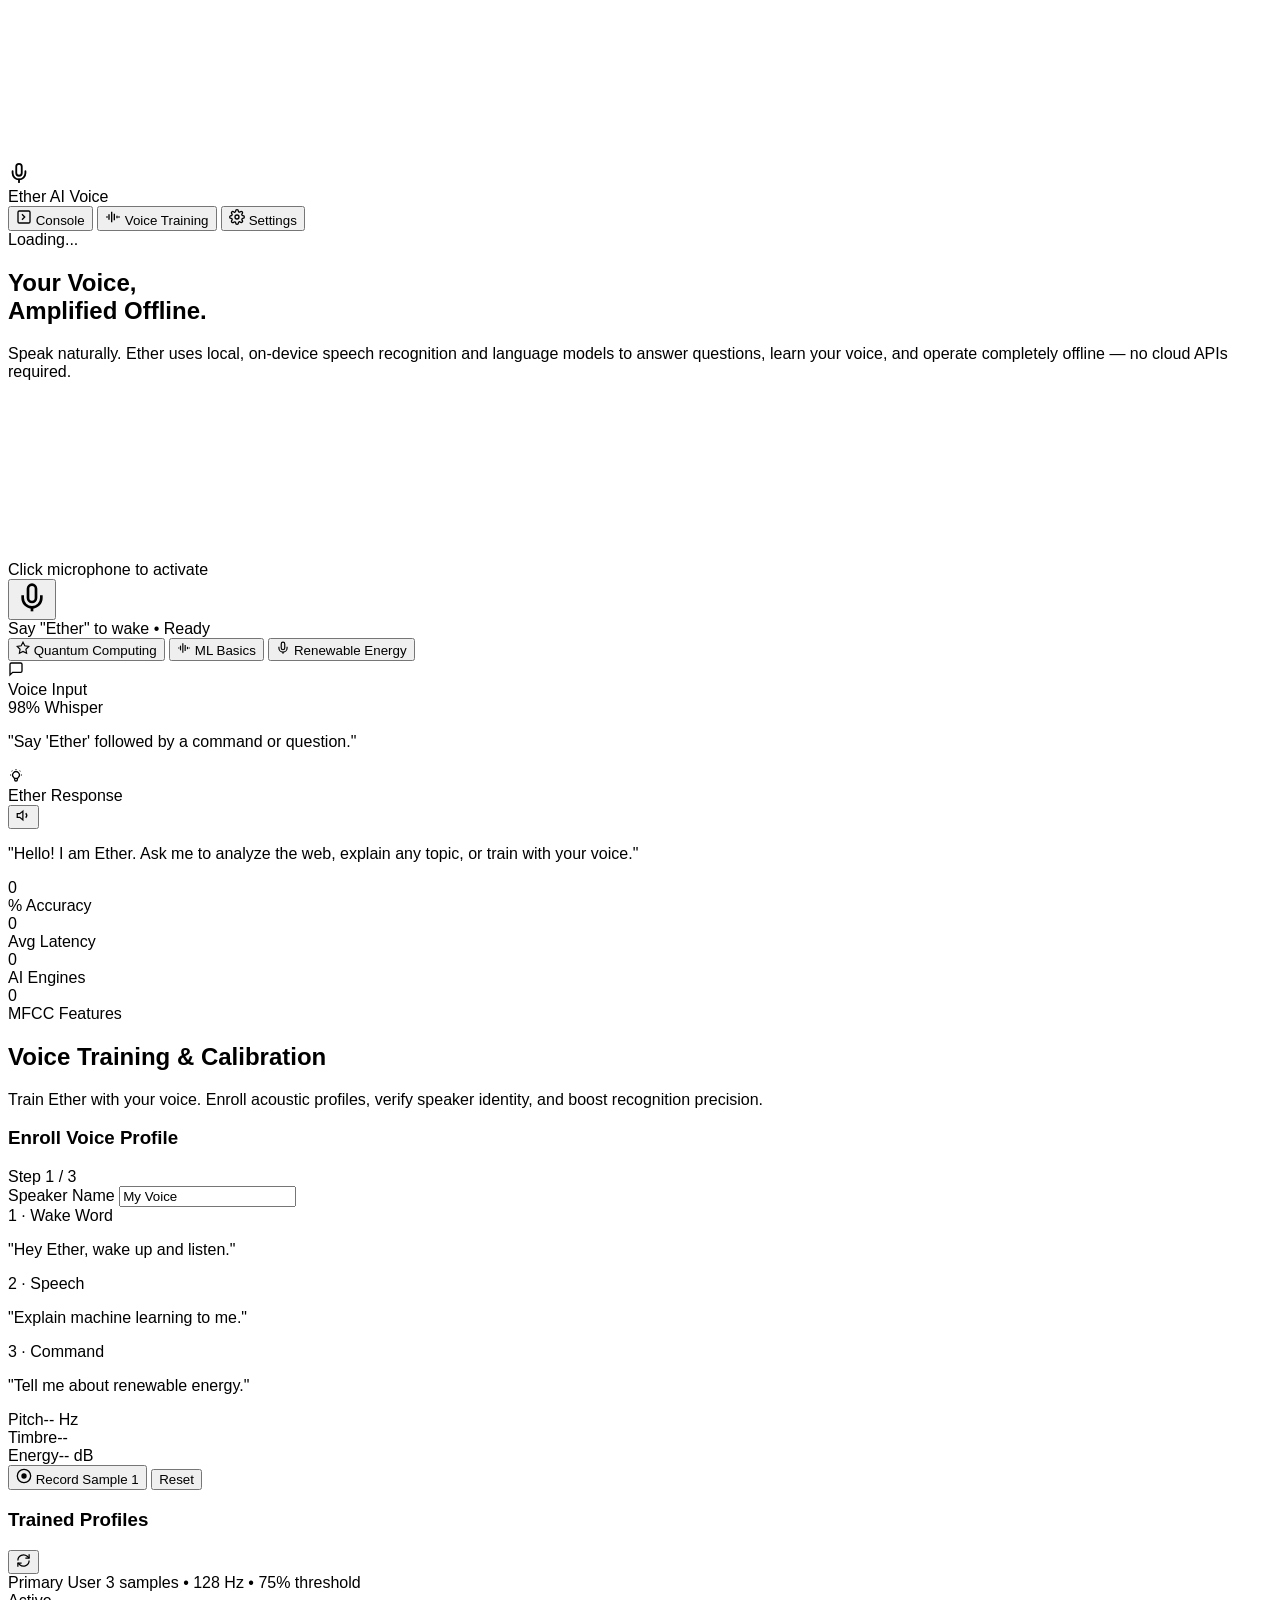
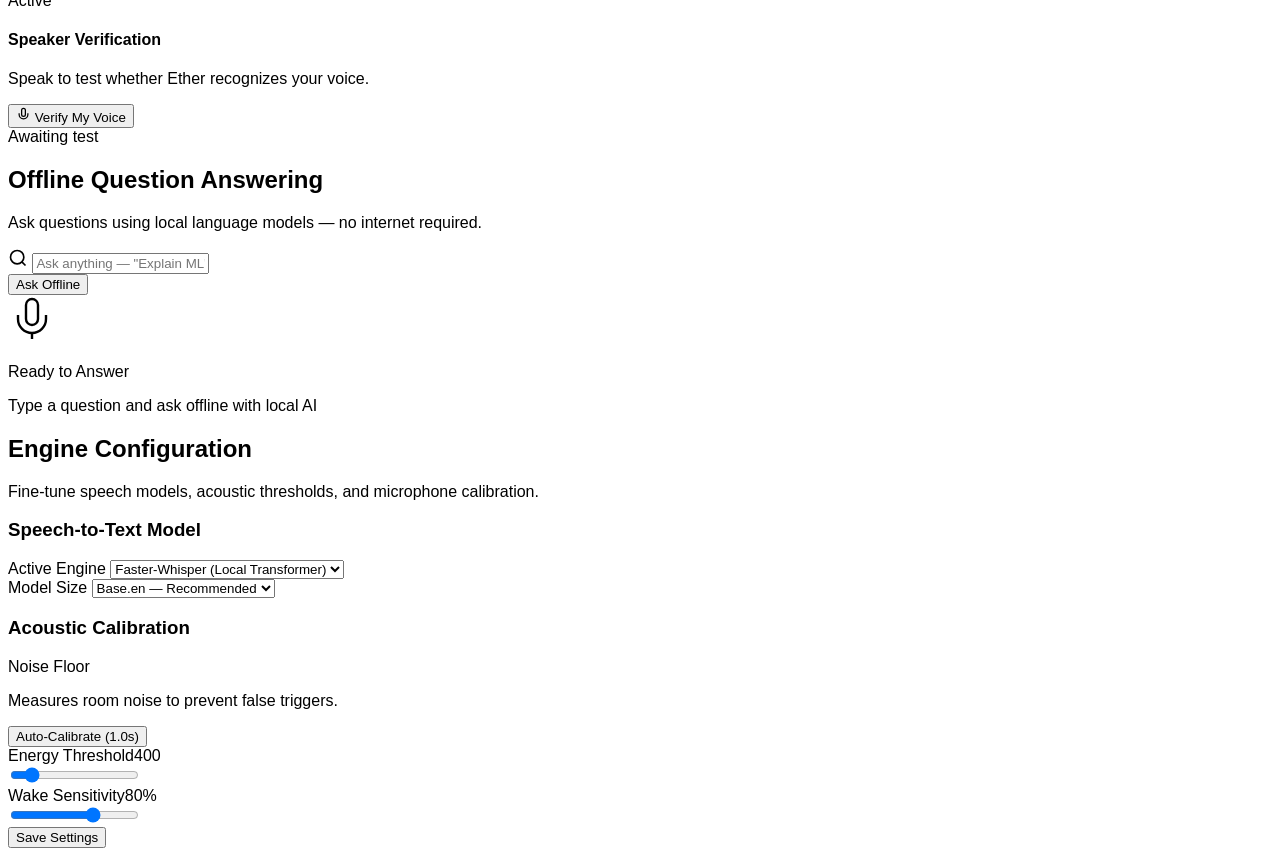
==== commit f0eec4df: "Convert ai_voice to offline-capable local voice assistant - Remove Spotify (controller deleted, rout" ====
--- a/web/index.html
+++ b/web/index.html
@@ -3,11 +3,20 @@
 <head>
   <meta charset="UTF-8">
   <meta name="viewport" content="width=device-width, initial-scale=1.0">
-  <title>Ether AI Voice — Intelligent Voice Assistant</title>
-  <link rel="preconnect" href="https://fonts.googleapis.com">
-  <link rel="preconnect" href="https://fonts.gstatic.com" crossorigin>
-  <link href="https://fonts.googleapis.com/css2?family=Plus+Jakarta+Sans:wght@300;400;500;600;700;800&display=swap" rel="stylesheet">
+  <title>Ether AI Voice — Offline Voice Assistant</title>
+  <!-- Local fonts (no CDN - works offline) -->
+  <style>
+    @font-face {
+      font-family: 'Plus Jakarta Sans';
+      font-display: swap;
+      src: local('Plus Jakarta Sans'), local('PlusJakartaSans');
+    }
+  </style>
   <link rel="stylesheet" href="/static/styles.css">
+  <style>
+    /* Fallback font stack - no external CDN required */
+    body { font-family: 'Plus Jakarta Sans', -apple-system, BlinkMacSystemFont, 'Segoe UI', Roboto, sans-serif; }
+  </style>
 </head>
 <body>
 
@@ -47,19 +56,15 @@
           <svg width="16" height="16" viewBox="0 0 24 24" fill="none" stroke="currentColor" stroke-width="2"><path d="M2 12h2"></path><path d="M6 8v8"></path><path d="M10 4v16"></path><path d="M14 7v10"></path><path d="M18 10v4"></path><path d="M22 12h-2"></path></svg>
           Voice Training
         </button>
-        <button class="nav-tab" data-tab="web" aria-selected="false">
-          <svg width="16" height="16" viewBox="0 0 24 24" fill="none" stroke="currentColor" stroke-width="2"><circle cx="12" cy="12" r="10"></circle><line x1="2" x2="22" y1="12" y2="12"></line><path d="M12 2a15.3 15.3 0 0 1 4 10 15.3 15.3 0 0 1-4 10 15.3 15.3 0 0 1-4-10 15.3 15.3 0 0 1 4-10z"></path></svg>
-          Web Analyzer
-        </button>
         <button class="nav-tab" data-tab="settings" aria-selected="false">
-          <svg width="16" height="16" viewBox="0 0 24 24" fill="none" stroke="currentColor" stroke-width="2"><path d="M12.22 2h-.44a2 2 0 0 0-2 2v.18a2 2 0 0 1-1 1.73l-.43.25a2 2 0 0 1-2 0l-.15-.08a2 2 0 0 0-2.73.73l-.22.38a2 2 0 0 0 .73 2.73l.15.1a2 2 0 0 1 1 1.72v.51a2 2 0 0 1-1 1.74l-.15.09a2 2 0 0 0-.73 2.73l.22.38a2 2 0 0 0 2.73.73l.15-.08a2 2 0 0 1 2 0l.43.25a2 2 0 0 1 1 1.73V20a2 2 0 0 0 2 2h.44a2 2 0 0 0 2-2v-.18a2 2 0 0 1 1-1.73l.43-.25a2 2 0 0 1 2 0l.15.08a2 2 0 0 0 2.73-.73l.22-.39a2 2 0 0 0-.73-2.73l-.15-.08a2 2 0 0 1-1-1.74v-.5a2 2 0 0 1 1-1.74l.15-.09a2 2 0 0 0 .73-2.73l-.22-.38a2 2 0 0 0-2.73-.73l-.15.08a2 2 0 0 1-2 0l-.43-.25a2 2 0 0 1-1-1.73V4a2 2 0 0 0-2-2z"></path><circle cx="12" cy="12" r="3"></circle></svg>
+          <svg width="16" height="16" viewBox="0 0 24 24" fill="none" stroke="currentColor" stroke-width="2"><circle cx="12" cy="12" r="3"></circle><path d="M19.4 15a1.65 1.65 0 0 0 .33 1.82l.06.06a2 2 0 0 1 0 2.83 2 2 0 0 1-2.83 0l-.06-.06a1.65 1.65 0 0 0-1.82-.33 1.65 1.65 0 0 0-1 1.51V21a2 2 0 0 1-2 2 2 2 0 0 1-2-2v-.09A1.65 1.65 0 0 0 9 19.4a1.65 1.65 0 0 0-1.82.33l-.06.06a2 2 0 0 1-2.83 0 2 2 0 0 1 0-2.83l.06-.06a1.65 1.65 0 0 0 .33-1.82 1.65 1.65 0 0 0-1.51-1H3a2 2 0 0 1-2-2 2 2 0 0 1 2-2h.09A1.65 1.65 0 0 0 4.6 9a1.65 1.65 0 0 0-.33-1.82l-.06-.06a2 2 0 0 1 0-2.83 2 2 0 0 1 2.83 0l.06.06a1.65 1.65 0 0 0 1.82.33H9a1.65 1.65 0 0 0 1-1.51V3a2 2 0 0 1 2-2 2 2 0 0 1 2 2v.09a1.65 1.65 0 0 0 1 1.51 1.65 1.65 0 0 0 1.82-.33l.06-.06a2 2 0 0 1 2.83 0 2 2 0 0 1 0 2.83l-.06.06a1.65 1.65 0 0 0-.33 1.82V9a1.65 1.65 0 0 0 1.51 1H21a2 2 0 0 1 2 2 2 2 0 0 1-2 2h-.09a1.65 1.65 0 0 0-1.51 1z"></path></svg>
           Settings
         </button>
       </nav>
 
       <div class="header-status anim-slide-down">
-        <span class="status-dot"></span>
-        <span class="status-label" id="headerEngineLabel">Whisper: Ready</span>
+        <span class="status-dot offline-indicator" id="statusDot"></span>
+        <span class="status-label" id="headerEngineLabel">Loading...</span>
       </div>
     </div>
   </header>
@@ -74,9 +79,9 @@
         <div class="hero-text-block anim-fade-up">
           <h1 class="hero-title">
             Your Voice,<br>
-            <span class="gradient-text">Amplified by AI.</span>
+            <span class="gradient-text">Amplified Offline.</span>
           </h1>
-          <p class="hero-subtitle">Speak naturally. Ether uses transformer-level speech recognition to understand you with near-human accuracy — then searches the web, answers questions, and learns your voice.</p>
+          <p class="hero-subtitle">Speak naturally. Ether uses local, on-device speech recognition and language models to answer questions, learn your voice, and operate completely offline — no cloud APIs required.</p>
         </div>
 
         <!-- Waveform Visualizer -->
@@ -109,21 +114,17 @@
 
         <!-- Feature Chips -->
         <div class="feature-chips anim-fade-up anim-delay-3">
-          <button class="chip" data-prompt="Analyze the web for latest breakthroughs in AI">
-            <svg width="14" height="14" viewBox="0 0 24 24" fill="none" stroke="currentColor" stroke-width="2"><circle cx="11" cy="11" r="8"></circle><line x1="21" x2="16.65" y1="21" y2="16.65"></line></svg>
-            AI Breakthroughs
-          </button>
           <button class="chip" data-prompt="What is quantum computing?">
             <svg width="14" height="14" viewBox="0 0 24 24" fill="none" stroke="currentColor" stroke-width="2"><path d="M12 2l3.09 6.26L22 9.27l-5 4.87 1.18 6.88L12 17.77l-6.18 3.25L7 14.14 2 9.27l6.91-1.01L12 2z"></path></svg>
             Quantum Computing
           </button>
-          <button class="chip" data-prompt="What are the latest discoveries in space?">
-            <svg width="14" height="14" viewBox="0 0 24 24" fill="none" stroke="currentColor" stroke-width="2"><circle cx="12" cy="12" r="10"></circle><path d="M12 2a15.3 15.3 0 0 1 4 10 15.3 15.3 0 0 1-4 10 15.3 15.3 0 0 1-4-10 15.3 15.3 0 0 1 4-10z"></path></svg>
-            Space Discoveries
+          <button class="chip" data-prompt="Explain machine learning basics">
+            <svg width="14" height="14" viewBox="0 0 24 24" fill="none" stroke="currentColor" stroke-width="2"><path d="M2 12h2"></path><path d="M6 8v8"></path><path d="M10 4v16"></path><path d="M14 7v10"></path><path d="M18 10v4"></path><path d="M22 12h-2"></path></svg>
+            ML Basics
           </button>
-          <button class="chip" data-prompt="Who is the CEO of Google?">
-            <svg width="14" height="14" viewBox="0 0 24 24" fill="none" stroke="currentColor" stroke-width="2"><path d="M20 21v-2a4 4 0 0 0-4-4H8a4 4 0 0 0-4 4v2"></path><circle cx="12" cy="7" r="4"></circle></svg>
-            CEO of Google
+          <button class="chip" data-prompt="What are the benefits of renewable energy?">
+            <svg width="14" height="14" viewBox="0 0 24 24" fill="none" stroke="currentColor" stroke-width="2"><path d="M12 2a3 3 0 0 0-3 3v7a3 3 0 0 0 6 0V5a3 3 0 0 0-3-3Z"></path><path d="M19 10v2a7 7 0 0 1-14 0v-2"></path><line x1="12" x2="12" y1="19" y2="22"></line></svg>
+            Renewable Energy
           </button>
         </div>
       </div>
@@ -215,11 +216,11 @@
               </div>
               <div class="prompt-step" id="pstep-2">
                 <span class="step-badge">2 &middot; Speech</span>
-                <p class="prompt-phrase">"Analyze the web for latest discoveries."</p>
+                <p class="prompt-phrase">"Explain machine learning to me."</p>
               </div>
               <div class="prompt-step" id="pstep-3">
                 <span class="step-badge">3 &middot; Command</span>
-                <p class="prompt-phrase">"Tell me about quantum computing."</p>
+                <p class="prompt-phrase">"Tell me about renewable energy."</p>
               </div>
             </div>
 
@@ -274,25 +275,25 @@
     <!-- ==================== TAB 3: WEB ANALYZER ==================== -->
     <section id="tab-web" class="tab-pane">
       <div class="section-header anim-fade-up">
-        <h2 class="section-title">Deep Web <span class="gradient-text">Analysis</span></h2>
-        <p class="section-subtitle">Real-time web scraping, multi-source synthesis, and structured key takeaways.</p>
+        <h2 class="section-title">Offline <span class="gradient-text">Question Answering</span></h2>
+        <p class="section-subtitle">Ask questions using local language models — no internet required.</p>
       </div>
 
       <div class="web-search-bar anim-fade-up anim-delay-1">
         <div class="search-input-wrapper">
           <svg class="search-icon" width="20" height="20" viewBox="0 0 24 24" fill="none" stroke="currentColor" stroke-width="2"><circle cx="11" cy="11" r="8"></circle><line x1="21" x2="16.65" y1="21" y2="16.65"></line></svg>
-          <input type="text" id="webQueryInput" class="web-input" placeholder='Ask anything — "latest AI research", "climate change facts"...'>
-        </div>
-        <button id="webSearchBtn" class="btn btn-primary btn-glow">Analyze</button>
+          <input type="text" id="webQueryInput" class="web-input" placeholder='Ask anything — "Explain ML", "What is quantum computing"...'>
+        </div>
+        <button id="webSearchBtn" class="btn btn-primary btn-glow">Ask Offline</button>
       </div>
 
       <div class="web-results-container" id="webResultsContainer">
         <div class="glass-card empty-state-card" id="webEmptyState">
           <div class="empty-icon-wrap">
-            <svg width="48" height="48" viewBox="0 0 24 24" fill="none" stroke="currentColor" stroke-width="1.2"><circle cx="12" cy="12" r="10"></circle><line x1="2" x2="22" y1="12" y2="12"></line><path d="M12 2a15.3 15.3 0 0 1 4 10 15.3 15.3 0 0 1-4 10 15.3 15.3 0 0 1-4-10 15.3 15.3 0 0 1 4-10z"></path></svg>
-          </div>
-          <p class="empty-title">Ready to Research</p>
-          <p class="empty-subtitle">Type a query or say: "Ether, analyze the web for..."</p>
+            <svg width="48" height="48" viewBox="0 0 24 24" fill="none" stroke="currentColor" stroke-width="1.2"><path d="M12 2a3 3 0 0 0-3 3v7a3 3 0 0 0 6 0V5a3 3 0 0 0-3-3Z"></path><path d="M19 10v2a7 7 0 0 1-14 0v-2"></path><line x1="12" x2="12" y1="19" y2="22"></line></svg>
+          </div>
+          <p class="empty-title">Ready to Answer</p>
+          <p class="empty-subtitle">Type a question and ask offline with local AI</p>
         </div>
       </div>
     </section>
@@ -311,9 +312,7 @@
             <div class="form-group">
               <label for="engineSelect">Active Engine</label>
               <select id="engineSelect" class="input-select">
-                <option value="whisper" selected>Faster-Whisper (Transformer)</option>
-                <option value="google">Google Speech (Cloud)</option>
-                <option value="browser">Browser Web Speech API</option>
+                <option value="whisper" selected>Faster-Whisper (Local Transformer)</option>
               </select>
             </div>
             <div class="form-group" id="whisperModelGroup">
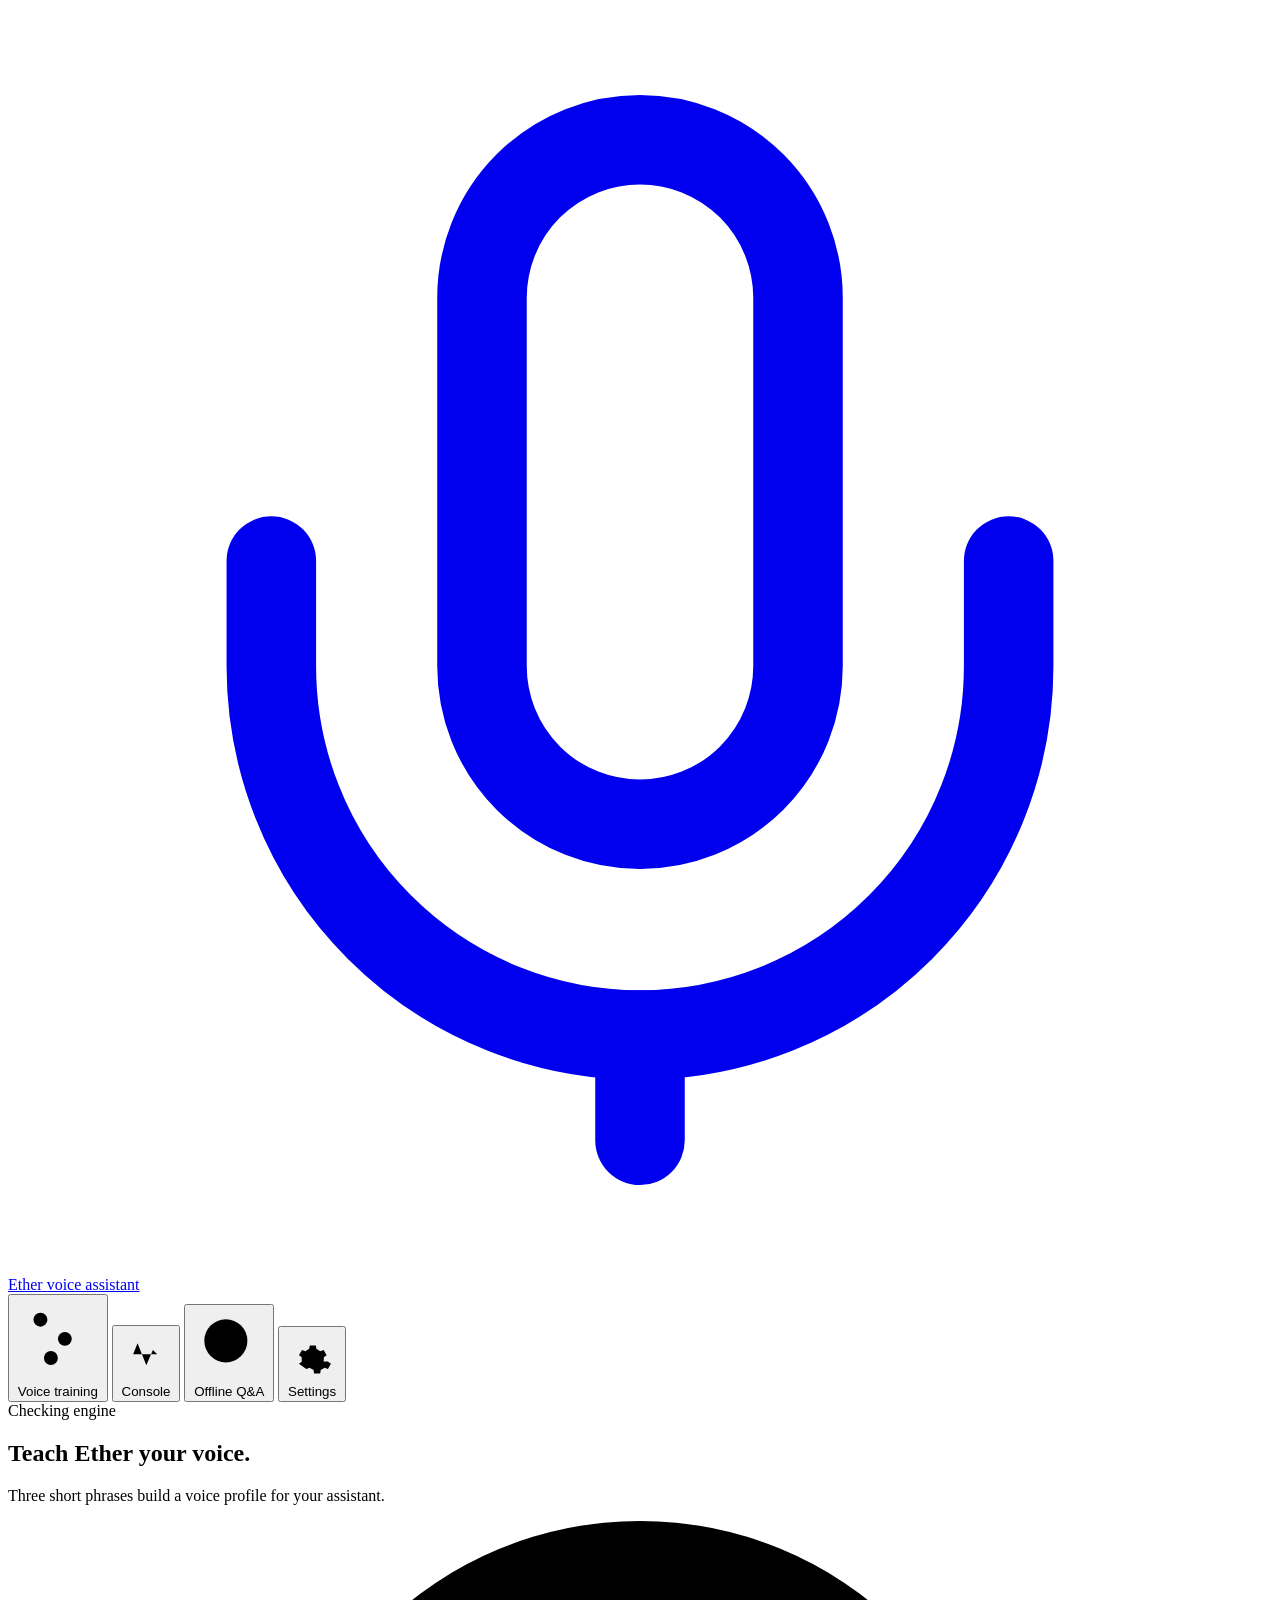
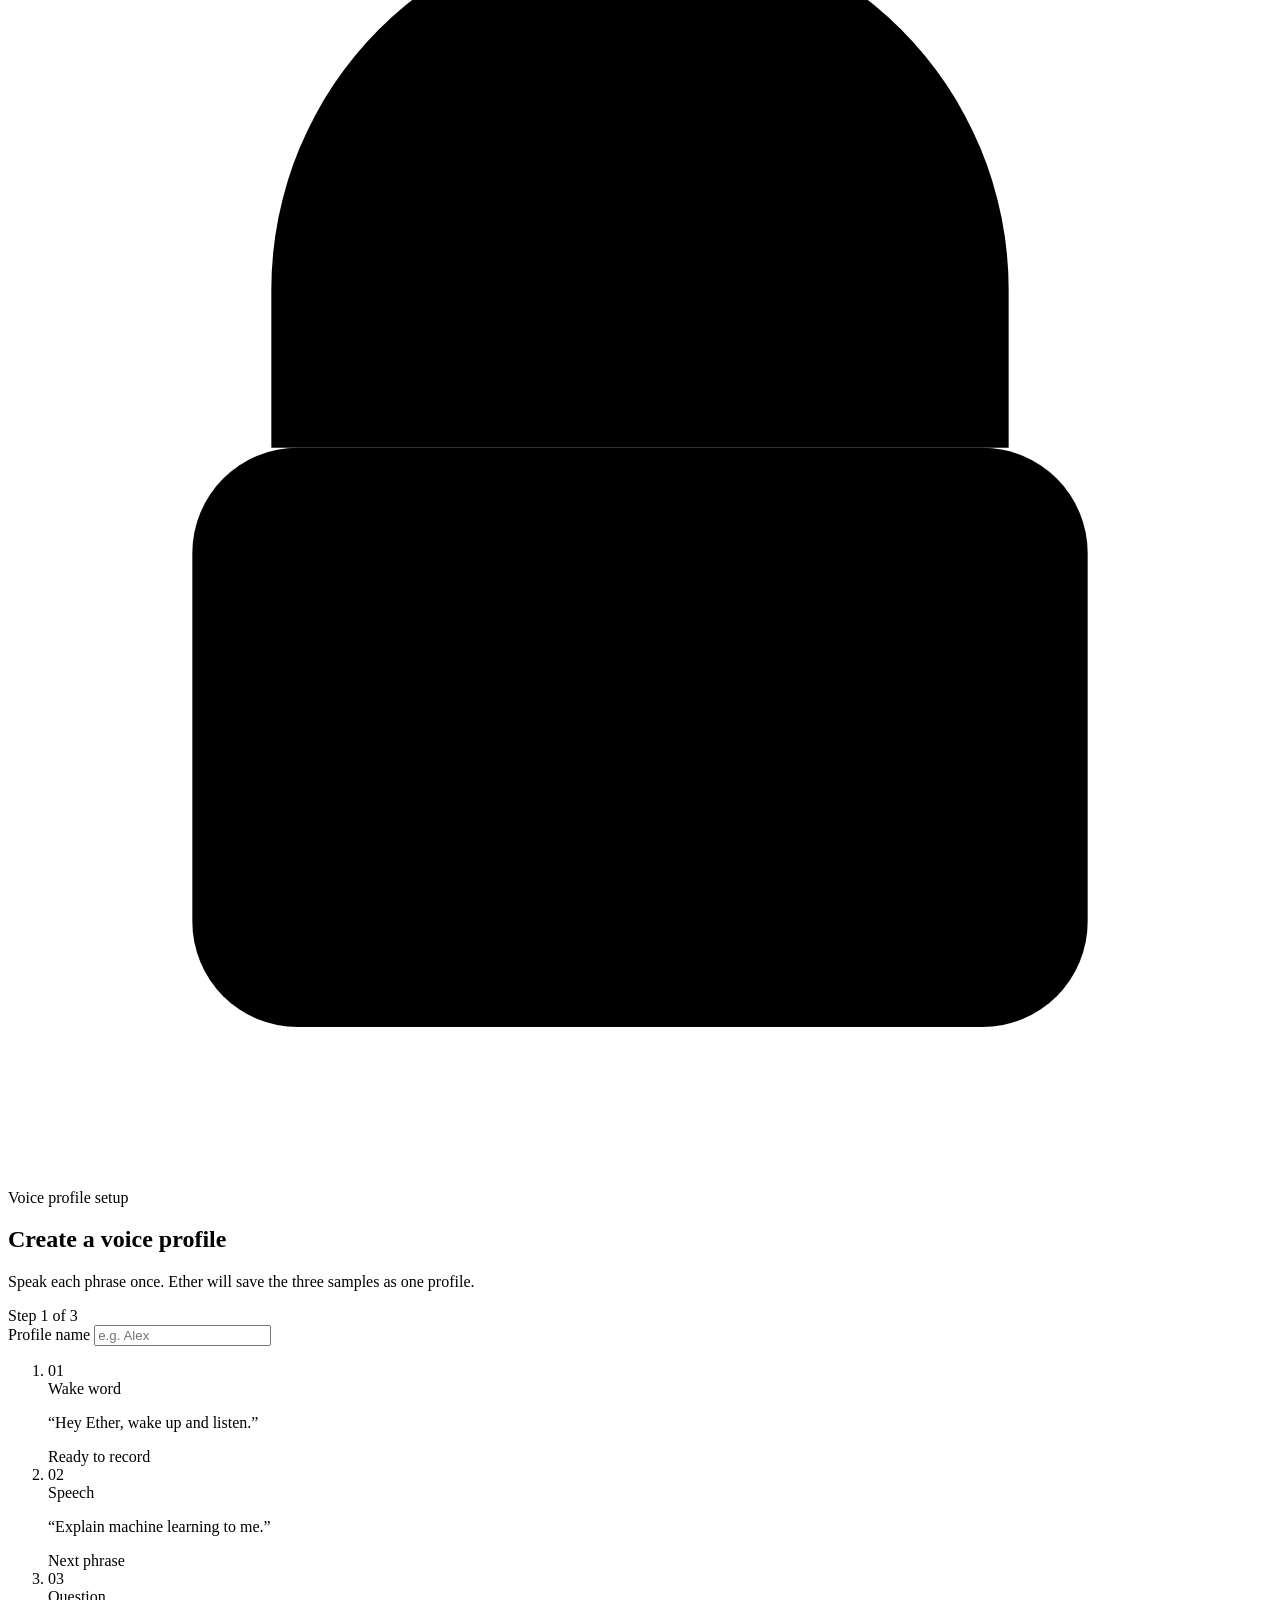
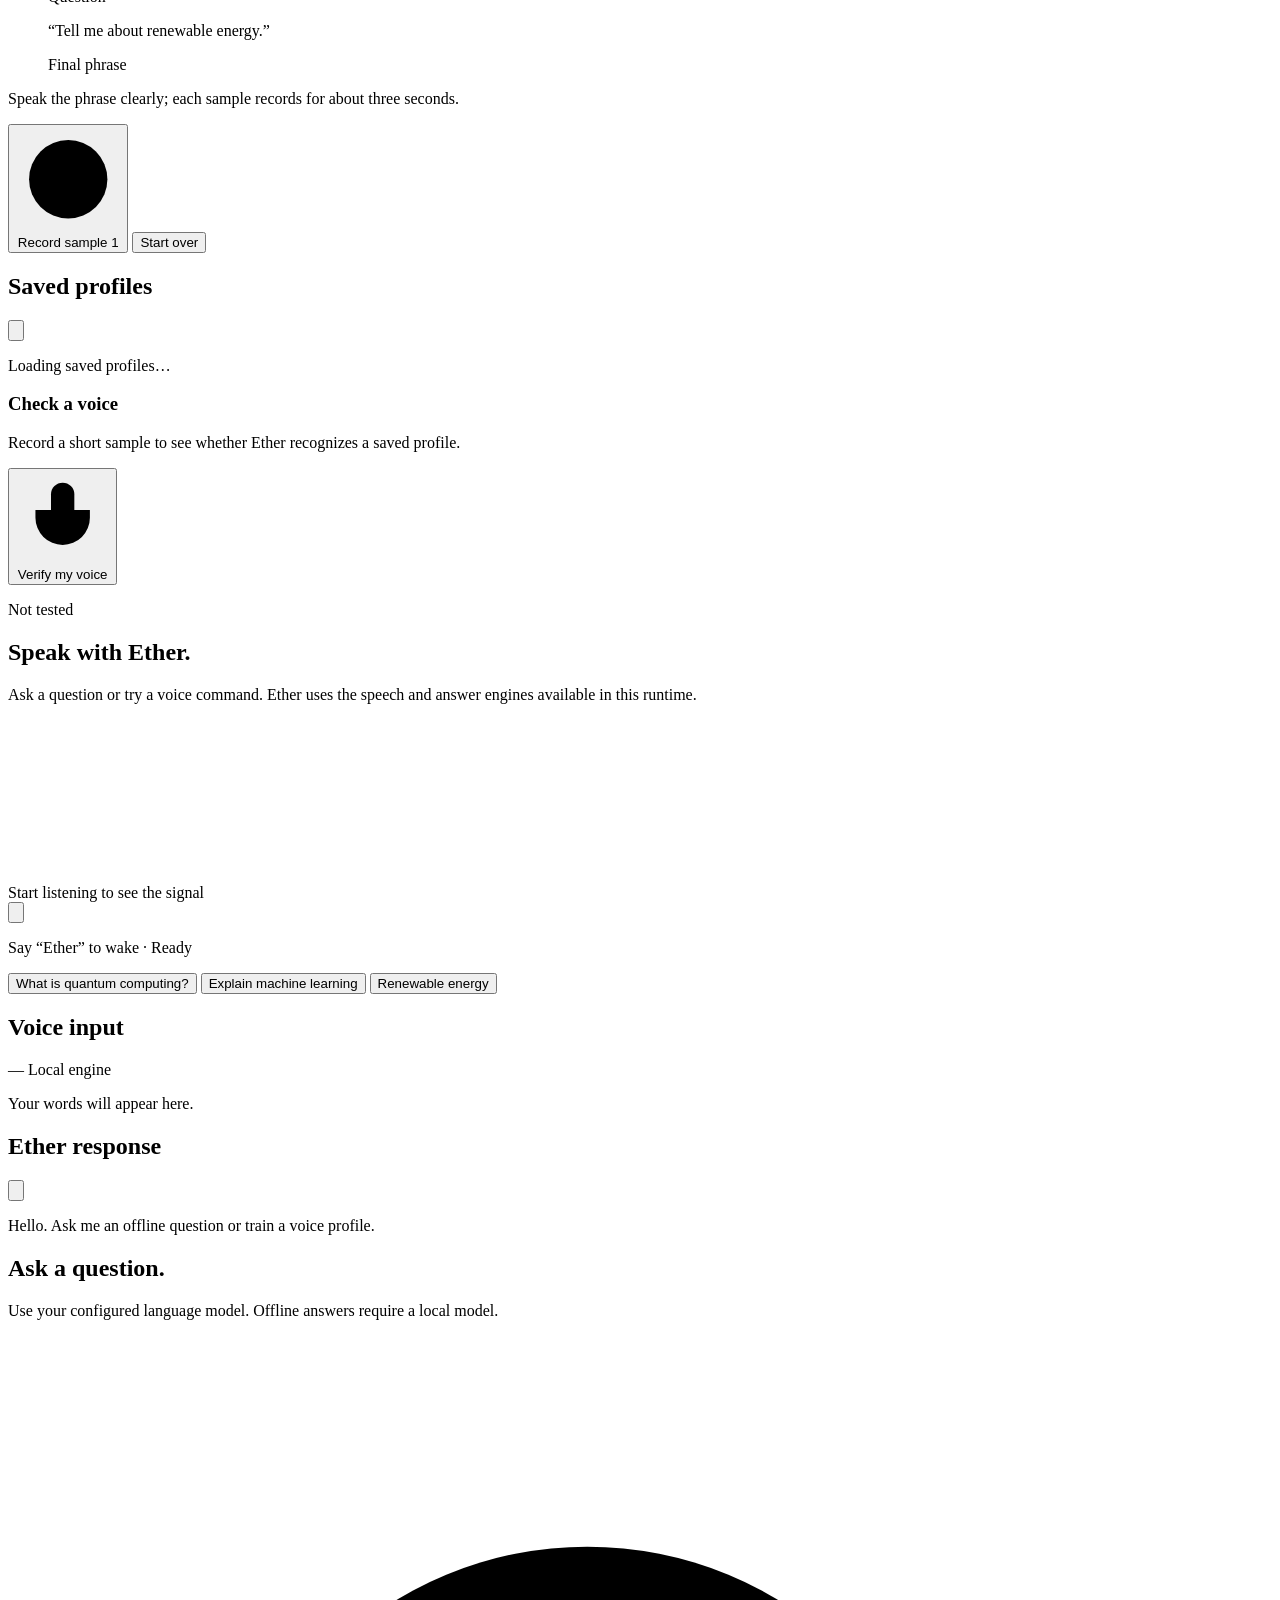
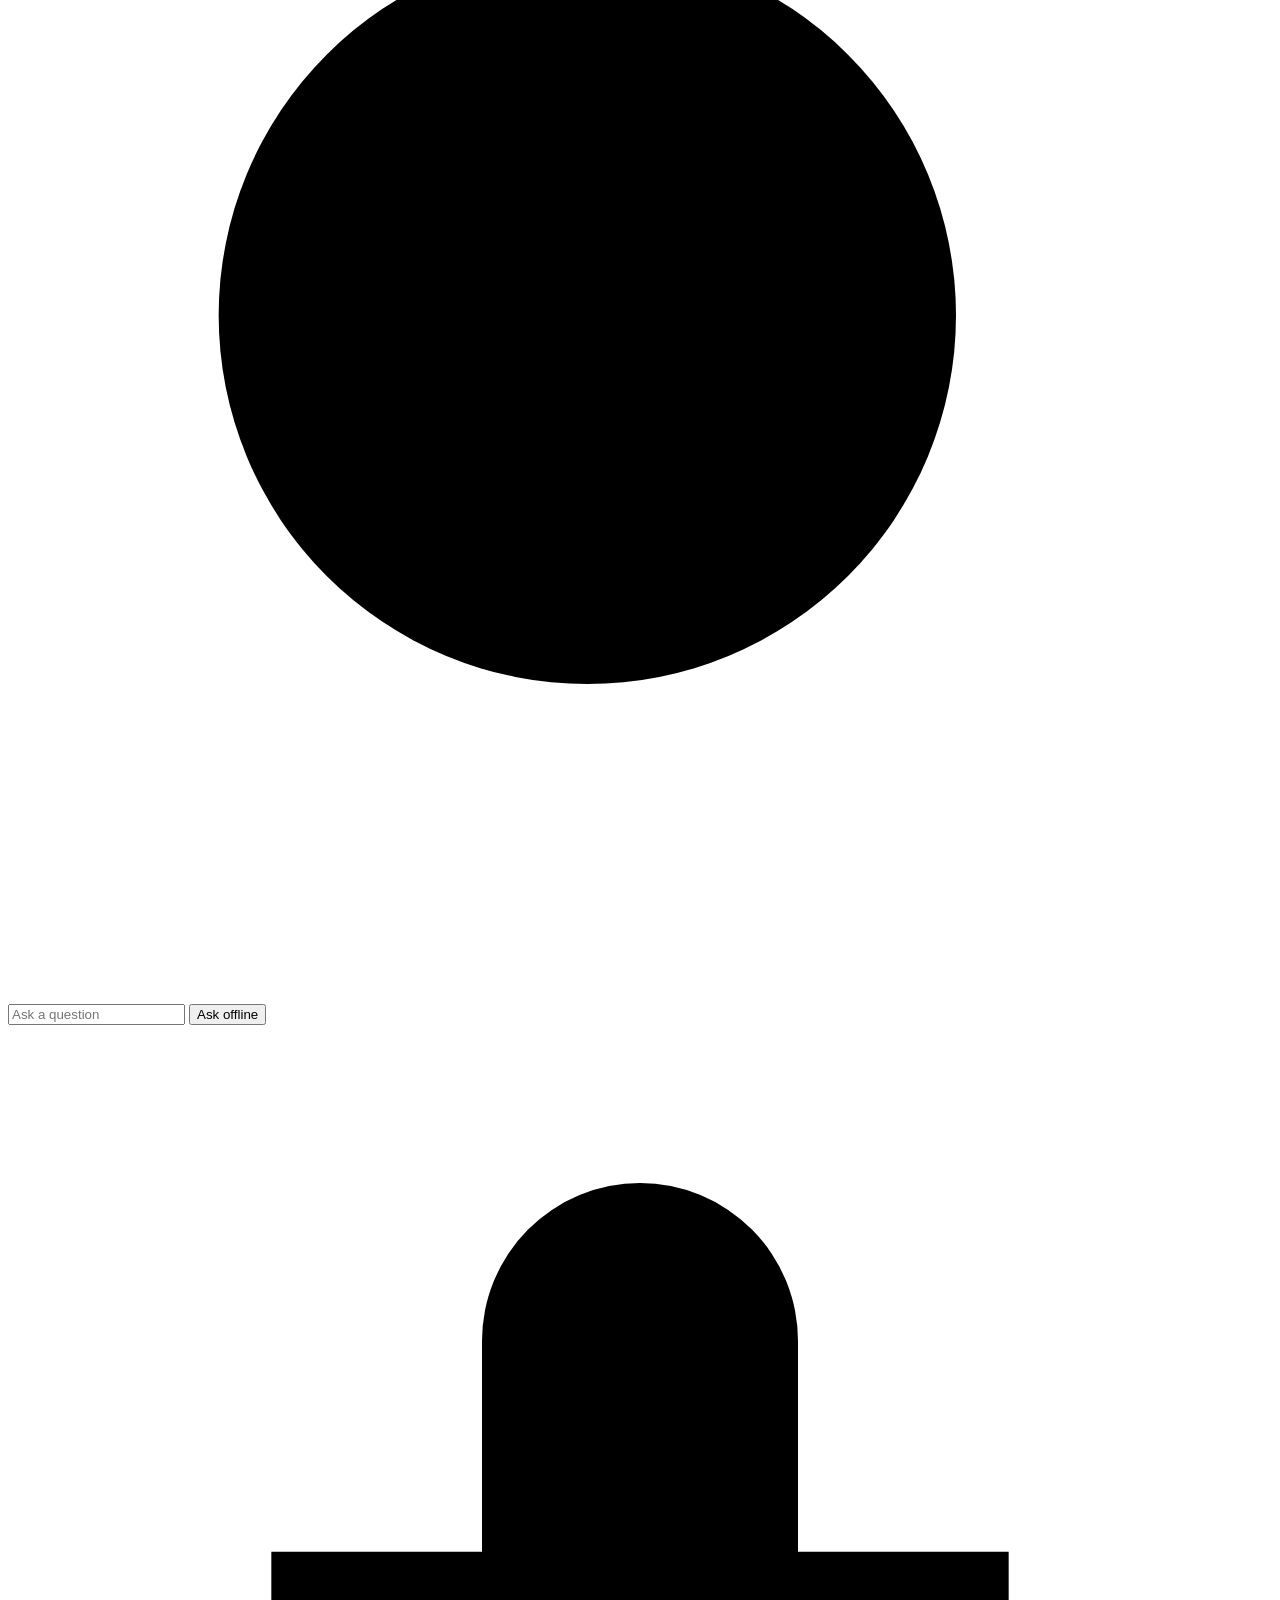
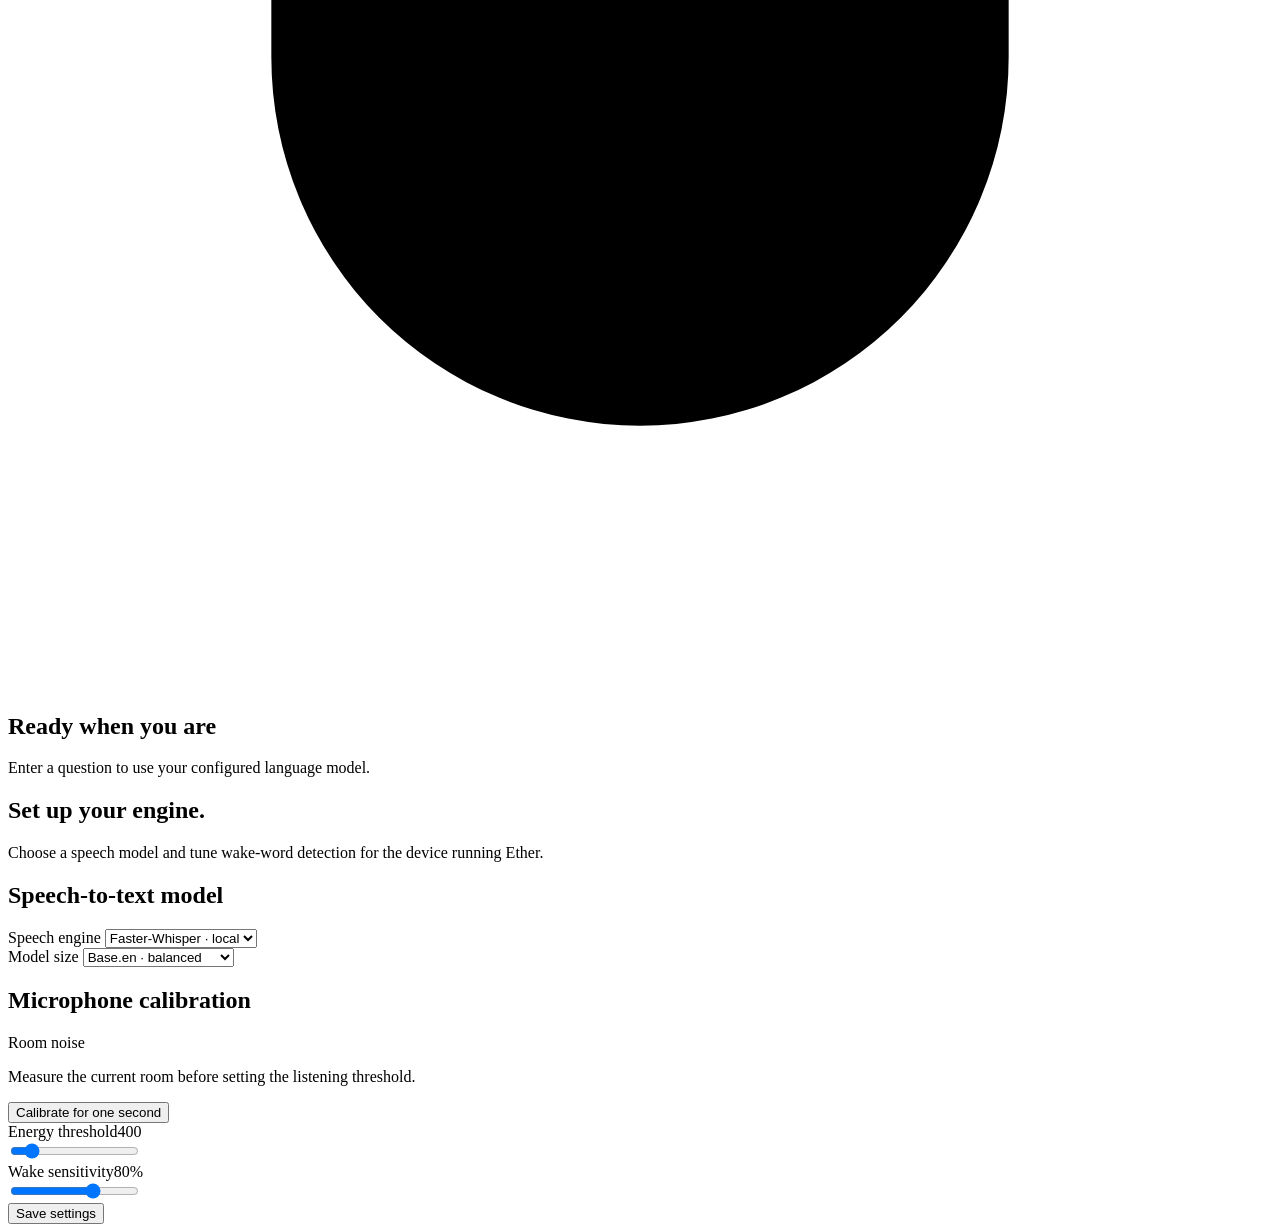
==== commit 275eea15: "Redesign Ether around voice training" ====
--- a/web/index.html
+++ b/web/index.html
@@ -1,355 +1,294 @@
-<!DOCTYPE html>
+<!doctype html>
 <html lang="en">
 <head>
-  <meta charset="UTF-8">
-  <meta name="viewport" content="width=device-width, initial-scale=1.0">
-  <title>Ether AI Voice — Offline Voice Assistant</title>
-  <!-- Local fonts (no CDN - works offline) -->
+  <meta charset="utf-8">
+  <meta name="viewport" content="width=device-width, initial-scale=1">
+  <meta name="theme-color" content="#e9f4ff">
+  <title>Ether — Voice training</title>
   <style>
     @font-face {
-      font-family: 'Plus Jakarta Sans';
+      font-family: "Plus Jakarta Sans";
       font-display: swap;
-      src: local('Plus Jakarta Sans'), local('PlusJakartaSans');
+      src: local("Plus Jakarta Sans"), local("PlusJakartaSans");
     }
   </style>
   <link rel="stylesheet" href="/static/styles.css">
-  <style>
-    /* Fallback font stack - no external CDN required */
-    body { font-family: 'Plus Jakarta Sans', -apple-system, BlinkMacSystemFont, 'Segoe UI', Roboto, sans-serif; }
-  </style>
 </head>
 <body>
-
-  <!-- Animated Background Mesh -->
-  <div class="bg-mesh" aria-hidden="true">
-    <div class="mesh-orb orb-1"></div>
-    <div class="mesh-orb orb-2"></div>
-    <div class="mesh-orb orb-3"></div>
-  </div>
-
-  <!-- Floating Particles Canvas -->
-  <canvas id="particlesCanvas" aria-hidden="true"></canvas>
-
-  <!-- Top Navigation -->
   <header class="app-header">
     <div class="header-container">
-      <div class="brand anim-slide-down">
-        <div class="brand-icon">
-          <svg width="22" height="22" viewBox="0 0 24 24" fill="none" stroke="currentColor" stroke-width="2" stroke-linecap="round" stroke-linejoin="round">
-            <path d="M12 2a3 3 0 0 0-3 3v7a3 3 0 0 0 6 0V5a3 3 0 0 0-3-3Z"></path>
-            <path d="M19 10v2a7 7 0 0 1-14 0v-2"></path>
-            <line x1="12" x2="12" y1="19" y2="22"></line>
+      <a class="brand" href="/" aria-label="Ether home">
+        <span class="brand-icon" aria-hidden="true">
+          <svg viewBox="0 0 24 24" fill="none" stroke="currentColor" stroke-width="1.7" stroke-linecap="round" stroke-linejoin="round">
+            <path d="M12 2.5a3 3 0 0 0-3 3v7a3 3 0 0 0 6 0v-7a3 3 0 0 0-3-3Z"></path>
+            <path d="M19 10.5v2a7 7 0 0 1-14 0v-2"></path>
+            <path d="M12 19.5v2"></path>
           </svg>
-        </div>
-        <div class="brand-text">
+        </span>
+        <span class="brand-text">
           <span class="brand-title">Ether</span>
-          <span class="brand-badge">AI Voice</span>
-        </div>
-      </div>
-
-      <nav class="nav-tabs anim-slide-down" aria-label="Main Navigation">
-        <button class="nav-tab active" data-tab="console" aria-selected="true">
-          <svg width="16" height="16" viewBox="0 0 24 24" fill="none" stroke="currentColor" stroke-width="2"><rect width="18" height="18" x="3" y="3" rx="2"></rect><path d="m9 8 4 4-4 4"></path></svg>
+          <span class="brand-badge">voice assistant</span>
+        </span>
+      </a>
+
+      <nav class="nav-tabs" role="tablist" aria-label="Main sections">
+        <button class="nav-tab active" id="nav-training-tab" type="button" role="tab" tabindex="0" data-tab="training" aria-controls="tab-training" aria-selected="true">
+          <svg viewBox="0 0 24 24" aria-hidden="true"><path d="M4 6.5h16M4 12h16M4 17.5h16"></path><circle cx="7" cy="6.5" r="2"></circle><circle cx="14" cy="12" r="2"></circle><circle cx="10" cy="17.5" r="2"></circle></svg>
+          Voice training
+        </button>
+        <button class="nav-tab" id="nav-console-tab" type="button" role="tab" tabindex="-1" data-tab="console" aria-controls="tab-console" aria-selected="false">
+          <svg viewBox="0 0 24 24" aria-hidden="true"><path d="M4 12h2l2-5 4 10 3-7 2 2h3"></path></svg>
           Console
         </button>
-        <button class="nav-tab" data-tab="training" aria-selected="false">
-          <svg width="16" height="16" viewBox="0 0 24 24" fill="none" stroke="currentColor" stroke-width="2"><path d="M2 12h2"></path><path d="M6 8v8"></path><path d="M10 4v16"></path><path d="M14 7v10"></path><path d="M18 10v4"></path><path d="M22 12h-2"></path></svg>
-          Voice Training
-        </button>
-        <button class="nav-tab" data-tab="settings" aria-selected="false">
-          <svg width="16" height="16" viewBox="0 0 24 24" fill="none" stroke="currentColor" stroke-width="2"><circle cx="12" cy="12" r="3"></circle><path d="M19.4 15a1.65 1.65 0 0 0 .33 1.82l.06.06a2 2 0 0 1 0 2.83 2 2 0 0 1-2.83 0l-.06-.06a1.65 1.65 0 0 0-1.82-.33 1.65 1.65 0 0 0-1 1.51V21a2 2 0 0 1-2 2 2 2 0 0 1-2-2v-.09A1.65 1.65 0 0 0 9 19.4a1.65 1.65 0 0 0-1.82.33l-.06.06a2 2 0 0 1-2.83 0 2 2 0 0 1 0-2.83l.06-.06a1.65 1.65 0 0 0 .33-1.82 1.65 1.65 0 0 0-1.51-1H3a2 2 0 0 1-2-2 2 2 0 0 1 2-2h.09A1.65 1.65 0 0 0 4.6 9a1.65 1.65 0 0 0-.33-1.82l-.06-.06a2 2 0 0 1 0-2.83 2 2 0 0 1 2.83 0l.06.06a1.65 1.65 0 0 0 1.82.33H9a1.65 1.65 0 0 0 1-1.51V3a2 2 0 0 1 2-2 2 2 0 0 1 2 2v.09a1.65 1.65 0 0 0 1 1.51 1.65 1.65 0 0 0 1.82-.33l.06-.06a2 2 0 0 1 2.83 0 2 2 0 0 1 0 2.83l-.06.06a1.65 1.65 0 0 0-.33 1.82V9a1.65 1.65 0 0 0 1.51 1H21a2 2 0 0 1 2 2 2 2 0 0 1-2 2h-.09a1.65 1.65 0 0 0-1.51 1z"></path></svg>
+        <button class="nav-tab" id="nav-web-tab" type="button" role="tab" tabindex="-1" data-tab="web" aria-controls="tab-web" aria-selected="false">
+          <svg viewBox="0 0 24 24" aria-hidden="true"><circle cx="11" cy="11" r="7"></circle><path d="m16 16 4.5 4.5M8 11h6M11 8v6"></path></svg>
+          Offline Q&amp;A
+        </button>
+        <button class="nav-tab" id="nav-settings-tab" type="button" role="tab" tabindex="-1" data-tab="settings" aria-controls="tab-settings" aria-selected="false">
+          <svg viewBox="0 0 24 24" aria-hidden="true"><circle cx="12" cy="12" r="3"></circle><path d="m19.4 15 .1.1 1.3 1-1.4 2.4-1.6-.6a7.7 7.7 0 0 1-1.7 1l-.3 1.7h-2.8l-.3-1.7a7.7 7.7 0 0 1-1.7-1l-1.6.6L6 16.1l1.3-1a7 7 0 0 1 0-2l-1.3-1L7.4 9.7l1.6.6a7.7 7.7 0 0 1 1.7-1l.3-1.7h2.8l.3 1.7a7.7 7.7 0 0 1 1.7 1l1.6-.6 1.4 2.4-1.3 1a7 7 0 0 1-.1 1.9Z"></path></svg>
           Settings
         </button>
       </nav>
 
-      <div class="header-status anim-slide-down">
-        <span class="status-dot offline-indicator" id="statusDot"></span>
-        <span class="status-label" id="headerEngineLabel">Loading...</span>
+      <div class="header-status" aria-live="polite">
+        <span class="status-dot offline-indicator" id="statusDot" aria-hidden="true"></span>
+        <span class="status-label" id="headerEngineLabel">Checking engine</span>
       </div>
     </div>
   </header>
 
   <main class="main-content">
-
-    <!-- ==================== TAB 1: CONSOLE ==================== -->
-    <section id="tab-console" class="tab-pane active">
-
-      <!-- Hero Section -->
+    <section id="tab-training" class="tab-pane active" role="tabpanel" tabindex="0" aria-hidden="false" aria-labelledby="nav-training-tab">
+      <header class="section-header">
+        <div>
+          <h1 class="section-title" id="trainingTitle">Teach Ether your voice.</h1>
+          <p class="section-subtitle">Three short phrases build a voice profile for your assistant.</p>
+        </div>
+        <p class="local-note">
+          <svg viewBox="0 0 24 24" aria-hidden="true"><path d="M5 10V7a7 7 0 0 1 14 0v3"></path><rect x="3.5" y="10" width="17" height="11" rx="2"></rect><circle cx="12" cy="15.5" r="1"></circle></svg>
+          Voice profile setup
+        </p>
+      </header>
+
+      <div class="training-grid">
+        <section class="training-workbench" aria-labelledby="enrollmentTitle">
+          <div class="workbench-heading">
+            <div>
+              <h2 class="workbench-title" id="enrollmentTitle">Create a voice profile</h2>
+              <p class="workbench-intro">Speak each phrase once. Ether will save the three samples as one profile.</p>
+            </div>
+            <span class="step-indicator" id="enrollmentStepText" role="status" aria-live="polite">Step 1 of 3</span>
+          </div>
+
+          <div class="form-group speaker-name-group">
+            <label for="speakerNameInput">Profile name</label>
+            <input type="text" id="speakerNameInput" class="input-text" placeholder="e.g. Alex" autocomplete="name">
+          </div>
+
+          <ol class="training-prompts-box" aria-label="Voice profile recording steps">
+            <li class="prompt-step active" id="pstep-1" aria-current="step">
+              <span class="score-number" aria-hidden="true">01</span>
+              <span class="score-staff" aria-hidden="true"><span class="score-node"></span></span>
+              <div class="prompt-content">
+                <span class="step-badge">Wake word</span>
+                <p class="prompt-phrase">“Hey Ether, wake up and listen.”</p>
+                <span class="prompt-state">Ready to record</span>
+              </div>
+            </li>
+            <li class="prompt-step" id="pstep-2">
+              <span class="score-number" aria-hidden="true">02</span>
+              <span class="score-staff" aria-hidden="true"><span class="score-node"></span></span>
+              <div class="prompt-content">
+                <span class="step-badge">Speech</span>
+                <p class="prompt-phrase">“Explain machine learning to me.”</p>
+                <span class="prompt-state">Next phrase</span>
+              </div>
+            </li>
+            <li class="prompt-step" id="pstep-3">
+              <span class="score-number" aria-hidden="true">03</span>
+              <span class="score-staff" aria-hidden="true"><span class="score-node"></span></span>
+              <div class="prompt-content">
+                <span class="step-badge">Question</span>
+                <p class="prompt-phrase">“Tell me about renewable energy.”</p>
+                <span class="prompt-state">Final phrase</span>
+              </div>
+            </li>
+          </ol>
+
+          <p class="training-status" id="trainingStatus" aria-live="polite" aria-atomic="true">Speak the phrase clearly; each sample records for about three seconds.</p>
+          <div class="training-actions">
+            <button id="recordSampleBtn" class="btn btn-primary" type="button">
+              <svg viewBox="0 0 24 24" aria-hidden="true"><circle cx="12" cy="12" r="9"></circle><circle cx="12" cy="12" r="3" fill="currentColor" stroke="none"></circle></svg>
+              <span id="recordSampleBtnText">Record sample 1</span>
+            </button>
+            <button id="resetEnrollmentBtn" class="btn btn-ghost" type="button">Start over</button>
+          </div>
+        </section>
+
+        <aside class="profiles-panel" aria-labelledby="profilesTitle">
+          <div class="profiles-heading">
+            <h2 class="panel-title" id="profilesTitle">Saved profiles</h2>
+            <button id="refreshProfilesBtn" class="btn-icon" type="button" aria-label="Refresh saved profiles" title="Refresh profiles">
+              <svg viewBox="0 0 24 24" aria-hidden="true"><path d="M20 7v5h-5"></path><path d="M4.8 9A7.5 7.5 0 0 1 18 6l2 2M4 17v-5h5"></path><path d="M19.2 15A7.5 7.5 0 0 1 6 18l-2-2"></path></svg>
+            </button>
+          </div>
+          <div class="profiles-list" id="profilesContainer" aria-live="polite">
+            <p class="empty-text">Loading saved profiles…</p>
+          </div>
+
+          <div class="verification-tester">
+            <h3 class="tester-title">Check a voice</h3>
+            <p class="tester-desc">Record a short sample to see whether Ether recognizes a saved profile.</p>
+            <button id="verifyVoiceBtn" class="btn btn-secondary" type="button">
+              <svg viewBox="0 0 24 24" aria-hidden="true"><path d="M12 3a3 3 0 0 0-3 3v6a3 3 0 0 0 6 0V6a3 3 0 0 0-3-3Z"></path><path d="M19 10v2a7 7 0 0 1-14 0v-2M12 19v3m-4 0h8"></path></svg>
+              Verify my voice
+            </button>
+            <p class="verification-result" id="verifyResult" role="status" aria-live="polite">Not tested</p>
+          </div>
+        </aside>
+      </div>
+    </section>
+
+    <section id="tab-console" class="tab-pane" role="tabpanel" tabindex="0" aria-hidden="true" aria-labelledby="nav-console-tab">
       <div class="hero-section">
-        <div class="hero-text-block anim-fade-up">
-          <h1 class="hero-title">
-            Your Voice,<br>
-            <span class="gradient-text">Amplified Offline.</span>
-          </h1>
-          <p class="hero-subtitle">Speak naturally. Ether uses local, on-device speech recognition and language models to answer questions, learn your voice, and operate completely offline — no cloud APIs required.</p>
-        </div>
-
-        <!-- Waveform Visualizer -->
-        <div class="visualizer-wrapper anim-fade-up anim-delay-1">
-          <canvas id="waveformCanvas" width="900" height="160"></canvas>
+        <div class="hero-text-block">
+          <h1 class="hero-title" id="consoleTitle">Speak with Ether.</h1>
+          <p class="hero-subtitle">Ask a question or try a voice command. Ether uses the speech and answer engines available in this runtime.</p>
+        </div>
+
+        <div class="visualizer-wrapper" aria-label="Microphone sound visualization">
+          <canvas id="waveformCanvas" width="900" height="160" aria-hidden="true"></canvas>
           <div class="visualizer-overlay" id="visualizerOverlay">
-            <span class="visualizer-state" id="visualizerStateText">Click microphone to activate</span>
-          </div>
-        </div>
-
-        <!-- Mic Button -->
-        <div class="mic-control-center anim-fade-up anim-delay-2">
+            <span class="visualizer-state" id="visualizerStateText">Start listening to see the signal</span>
+          </div>
+        </div>
+
+        <div class="mic-control-center">
           <div class="mic-halo-container">
-            <button id="micBtn" class="mic-button" aria-label="Toggle Voice Listening">
-              <svg class="mic-icon" width="32" height="32" viewBox="0 0 24 24" fill="none" stroke="currentColor" stroke-width="2">
-                <path d="M12 2a3 3 0 0 0-3 3v7a3 3 0 0 0 6 0V5a3 3 0 0 0-3-3Z"></path>
-                <path d="M19 10v2a7 7 0 0 1-14 0v-2"></path>
-                <line x1="12" x2="12" y1="19" y2="22"></line>
+            <button id="micBtn" class="mic-button" type="button" aria-label="Start voice listening">
+              <svg class="mic-icon" viewBox="0 0 24 24" aria-hidden="true">
+                <path d="M12 2.5a3 3 0 0 0-3 3v7a3 3 0 0 0 6 0v-7a3 3 0 0 0-3-3Z"></path>
+                <path d="M19 10.5v2a7 7 0 0 1-14 0v-2M12 19.5v2"></path>
               </svg>
             </button>
-            <div class="pulse-ring ring-1"></div>
-            <div class="pulse-ring ring-2"></div>
-            <div class="pulse-ring ring-3"></div>
-          </div>
-          <div class="mic-instructions">
-            <span class="key-phrase">Say "Ether"</span> to wake &bull;
-            <span id="micStatusText">Ready</span>
-          </div>
-        </div>
-
-        <!-- Feature Chips -->
-        <div class="feature-chips anim-fade-up anim-delay-3">
-          <button class="chip" data-prompt="What is quantum computing?">
-            <svg width="14" height="14" viewBox="0 0 24 24" fill="none" stroke="currentColor" stroke-width="2"><path d="M12 2l3.09 6.26L22 9.27l-5 4.87 1.18 6.88L12 17.77l-6.18 3.25L7 14.14 2 9.27l6.91-1.01L12 2z"></path></svg>
-            Quantum Computing
-          </button>
-          <button class="chip" data-prompt="Explain machine learning basics">
-            <svg width="14" height="14" viewBox="0 0 24 24" fill="none" stroke="currentColor" stroke-width="2"><path d="M2 12h2"></path><path d="M6 8v8"></path><path d="M10 4v16"></path><path d="M14 7v10"></path><path d="M18 10v4"></path><path d="M22 12h-2"></path></svg>
-            ML Basics
-          </button>
-          <button class="chip" data-prompt="What are the benefits of renewable energy?">
-            <svg width="14" height="14" viewBox="0 0 24 24" fill="none" stroke="currentColor" stroke-width="2"><path d="M12 2a3 3 0 0 0-3 3v7a3 3 0 0 0 6 0V5a3 3 0 0 0-3-3Z"></path><path d="M19 10v2a7 7 0 0 1-14 0v-2"></path><line x1="12" x2="12" y1="19" y2="22"></line></svg>
-            Renewable Energy
-          </button>
-        </div>
-      </div>
-
-      <!-- Transcript & Response Cards -->
+          </div>
+          <p class="mic-instructions"><span class="key-phrase">Say “Ether”</span> to wake · <span id="micStatusText">Ready</span></p>
+        </div>
+
+        <div class="feature-chips" aria-label="Try a sample question">
+          <button class="chip" type="button" data-prompt="What is quantum computing?">What is quantum computing?</button>
+          <button class="chip" type="button" data-prompt="Explain machine learning basics">Explain machine learning</button>
+          <button class="chip" type="button" data-prompt="What are the benefits of renewable energy?">Renewable energy</button>
+        </div>
+      </div>
+
       <div class="console-cards-grid">
-        <div class="glass-card transcript-card anim-card-reveal">
+        <section class="glass-card transcript-card" aria-labelledby="transcriptTitle">
           <div class="card-header">
-            <div class="card-title">
-              <div class="card-icon-wrap icon-blue">
-                <svg width="16" height="16" viewBox="0 0 24 24" fill="none" stroke="currentColor" stroke-width="2"><path d="M21 15a2 2 0 0 1-2 2H7l-4 4V5a2 2 0 0 1 2-2h14a2 2 0 0 1 2 2z"></path></svg>
-              </div>
-              <span>Voice Input</span>
-            </div>
+            <h2 class="card-title" id="transcriptTitle">Voice input</h2>
             <div class="badge-group">
-              <span id="confidenceBadge" class="badge badge-glow">98%</span>
-              <span id="engineBadge" class="badge badge-muted">Whisper</span>
-            </div>
-          </div>
-          <div class="card-body">
-            <p id="liveTranscript" class="transcript-text">"Say 'Ether' followed by a command or question."</p>
-          </div>
-        </div>
-
-        <div class="glass-card response-card anim-card-reveal anim-delay-1">
+              <span id="confidenceBadge" class="badge badge-glow">—</span>
+              <span id="engineBadge" class="badge badge-muted">Local engine</span>
+            </div>
+          </div>
+          <div class="card-body">
+            <p id="liveTranscript" class="transcript-text">Your words will appear here.</p>
+          </div>
+        </section>
+
+        <section class="glass-card response-card" aria-labelledby="responseTitle">
           <div class="card-header">
-            <div class="card-title">
-              <div class="card-icon-wrap icon-violet">
-                <svg width="16" height="16" viewBox="0 0 24 24" fill="none" stroke="currentColor" stroke-width="2"><path d="M9.663 17h4.673M12 3v1m6.364 1.636l-.707.707M21 12h-1M4 12H3m3.343-5.657l-.707-.707m2.828 9.9a5 5 0 1 1 7.072 0l-.548.547A3.374 3.374 0 0 0 14 18.469V19a2 2 0 1 1-4 0v-.531c0-.895-.356-1.754-.988-2.386l-.548-.547z"></path></svg>
-              </div>
-              <span>Ether Response</span>
-            </div>
-            <button id="speakResponseBtn" class="btn-icon-glow" title="Replay Response">
-              <svg width="15" height="15" viewBox="0 0 24 24" fill="none" stroke="currentColor" stroke-width="2"><polygon points="11 5 6 9 2 9 2 15 6 15 11 19 11 5"></polygon><path d="M15.54 8.46a5 5 0 0 1 0 7.07"></path></svg>
-            </button>
-          </div>
-          <div class="card-body">
-            <p id="responseSummary" class="response-text">"Hello! I am Ether. Ask me to analyze the web, explain any topic, or train with your voice."</p>
+            <h2 class="card-title" id="responseTitle">Ether response</h2>
+            <button id="speakResponseBtn" class="btn-icon" type="button" aria-label="Read the response aloud" title="Read response aloud">
+              <svg viewBox="0 0 24 24" aria-hidden="true"><path d="M4 9v6h4l5 4V5L8 9H4Z"></path><path d="M17 9a5 5 0 0 1 0 6m2.5-8.5a9 9 0 0 1 0 11"></path></svg>
+            </button>
+          </div>
+          <div class="card-body">
+            <p id="responseSummary" class="response-text">Hello. Ask me an offline question or train a voice profile.</p>
             <div id="responseDetails" class="response-bullets"></div>
           </div>
-        </div>
-      </div>
-
-      <!-- Stats Row -->
-      <div class="stats-row anim-fade-up anim-delay-3">
-        <div class="stat-card glass-card">
-          <div class="stat-number" data-count="97">0</div>
-          <div class="stat-label">% Accuracy</div>
-        </div>
-        <div class="stat-card glass-card">
-          <div class="stat-number" data-count="400" data-suffix="ms">0</div>
-          <div class="stat-label">Avg Latency</div>
-        </div>
-        <div class="stat-card glass-card">
-          <div class="stat-number" data-count="3">0</div>
-          <div class="stat-label">AI Engines</div>
-        </div>
-        <div class="stat-card glass-card">
-          <div class="stat-number" data-count="16">0</div>
-          <div class="stat-label">MFCC Features</div>
-        </div>
-      </div>
-
-    </section>
-
-    <!-- ==================== TAB 2: VOICE TRAINING ==================== -->
-    <section id="tab-training" class="tab-pane">
-      <div class="section-header anim-fade-up">
-        <h2 class="section-title">Voice Training <span class="gradient-text">&amp; Calibration</span></h2>
-        <p class="section-subtitle">Train Ether with your voice. Enroll acoustic profiles, verify speaker identity, and boost recognition precision.</p>
-      </div>
-
-      <div class="training-grid">
-        <div class="glass-card enrollment-card anim-card-reveal">
-          <div class="card-header">
-            <h3 class="card-title">Enroll Voice Profile</h3>
-            <span class="step-indicator" id="enrollmentStepText">Step 1 / 3</span>
-          </div>
-          <div class="card-body">
-            <div class="form-group">
-              <label for="speakerNameInput">Speaker Name</label>
-              <input type="text" id="speakerNameInput" class="input-text" placeholder="e.g., Alex" value="My Voice">
-            </div>
-
-            <div class="training-prompts-box">
-              <div class="prompt-step active" id="pstep-1">
-                <span class="step-badge">1 &middot; Wake Word</span>
-                <p class="prompt-phrase">"Hey Ether, wake up and listen."</p>
-              </div>
-              <div class="prompt-step" id="pstep-2">
-                <span class="step-badge">2 &middot; Speech</span>
-                <p class="prompt-phrase">"Explain machine learning to me."</p>
-              </div>
-              <div class="prompt-step" id="pstep-3">
-                <span class="step-badge">3 &middot; Command</span>
-                <p class="prompt-phrase">"Tell me about renewable energy."</p>
-              </div>
-            </div>
-
-            <div class="acoustic-meters">
-              <div class="meter-item"><span class="meter-label">Pitch</span><span class="meter-val" id="meterPitch">-- Hz</span></div>
-              <div class="meter-item"><span class="meter-label">Timbre</span><span class="meter-val" id="meterTimbre">--</span></div>
-              <div class="meter-item"><span class="meter-label">Energy</span><span class="meter-val" id="meterEnergy">-- dB</span></div>
-            </div>
-
-            <div class="training-actions">
-              <button id="recordSampleBtn" class="btn btn-primary btn-glow">
-                <svg width="16" height="16" viewBox="0 0 24 24" fill="none" stroke="currentColor" stroke-width="2"><circle cx="12" cy="12" r="10"></circle><circle cx="12" cy="12" r="3" fill="currentColor"></circle></svg>
-                <span id="recordSampleBtnText">Record Sample 1</span>
-              </button>
-              <button id="resetEnrollmentBtn" class="btn btn-ghost">Reset</button>
-            </div>
-          </div>
-        </div>
-
-        <div class="glass-card profiles-card anim-card-reveal anim-delay-1">
-          <div class="card-header">
-            <h3 class="card-title">Trained Profiles</h3>
-            <button id="refreshProfilesBtn" class="btn-icon-glow" title="Refresh"><svg width="15" height="15" viewBox="0 0 24 24" fill="none" stroke="currentColor" stroke-width="2"><path d="M21 2v6h-6"></path><path d="M3 12a9 9 0 0 1 15-6.7L21 8"></path><path d="M3 22v-6h6"></path><path d="M21 12a9 9 0 0 1-15 6.7L3 16"></path></svg></button>
-          </div>
-          <div class="card-body">
-            <div class="profiles-list" id="profilesContainer">
-              <div class="profile-item active">
-                <div class="profile-info">
-                  <span class="profile-name">Primary User</span>
-                  <span class="profile-meta">3 samples &bull; 128 Hz &bull; 75% threshold</span>
-                </div>
-                <span class="badge badge-glow">Active</span>
-              </div>
-            </div>
-
-            <div class="verification-tester">
-              <h4 class="tester-title">Speaker Verification</h4>
-              <p class="tester-desc">Speak to test whether Ether recognizes your voice.</p>
-              <div class="tester-row">
-                <button id="verifyVoiceBtn" class="btn btn-ghost">
-                  <svg width="15" height="15" viewBox="0 0 24 24" fill="none" stroke="currentColor" stroke-width="2"><path d="M12 2a3 3 0 0 0-3 3v7a3 3 0 0 0 6 0V5a3 3 0 0 0-3-3Z"></path><path d="M19 10v2a7 7 0 0 1-14 0v-2"></path></svg>
-                  Verify My Voice
-                </button>
-                <div class="verification-result" id="verifyResult"><span class="verify-badge">Awaiting test</span></div>
-              </div>
-            </div>
-          </div>
-        </div>
-      </div>
-    </section>
-
-    <!-- ==================== TAB 3: WEB ANALYZER ==================== -->
-    <section id="tab-web" class="tab-pane">
-      <div class="section-header anim-fade-up">
-        <h2 class="section-title">Offline <span class="gradient-text">Question Answering</span></h2>
-        <p class="section-subtitle">Ask questions using local language models — no internet required.</p>
-      </div>
-
-      <div class="web-search-bar anim-fade-up anim-delay-1">
-        <div class="search-input-wrapper">
-          <svg class="search-icon" width="20" height="20" viewBox="0 0 24 24" fill="none" stroke="currentColor" stroke-width="2"><circle cx="11" cy="11" r="8"></circle><line x1="21" x2="16.65" y1="21" y2="16.65"></line></svg>
-          <input type="text" id="webQueryInput" class="web-input" placeholder='Ask anything — "Explain ML", "What is quantum computing"...'>
-        </div>
-        <button id="webSearchBtn" class="btn btn-primary btn-glow">Ask Offline</button>
-      </div>
-
+        </section>
+      </div>
+    </section>
+
+    <section id="tab-web" class="tab-pane" role="tabpanel" tabindex="0" aria-hidden="true" aria-labelledby="nav-web-tab">
+      <header class="section-header">
+        <div>
+          <h1 class="section-title" id="webTitle">Ask a question.</h1>
+          <p class="section-subtitle">Use your configured language model. Offline answers require a local model.</p>
+        </div>
+      </header>
+      <div class="web-search-bar">
+        <label class="search-input-wrapper" for="webQueryInput">
+          <svg class="search-icon" viewBox="0 0 24 24" aria-hidden="true"><circle cx="11" cy="11" r="7"></circle><path d="m16 16 4.5 4.5M8 11h6M11 8v6"></path></svg>
+          <input type="search" id="webQueryInput" class="web-input" placeholder="Ask a question" aria-label="Ask your local model a question">
+        </label>
+        <button id="webSearchBtn" class="btn btn-primary" type="button">Ask offline</button>
+      </div>
       <div class="web-results-container" id="webResultsContainer">
-        <div class="glass-card empty-state-card" id="webEmptyState">
-          <div class="empty-icon-wrap">
-            <svg width="48" height="48" viewBox="0 0 24 24" fill="none" stroke="currentColor" stroke-width="1.2"><path d="M12 2a3 3 0 0 0-3 3v7a3 3 0 0 0 6 0V5a3 3 0 0 0-3-3Z"></path><path d="M19 10v2a7 7 0 0 1-14 0v-2"></path><line x1="12" x2="12" y1="19" y2="22"></line></svg>
-          </div>
-          <p class="empty-title">Ready to Answer</p>
-          <p class="empty-subtitle">Type a question and ask offline with local AI</p>
-        </div>
-      </div>
-    </section>
-
-    <!-- ==================== TAB 4: SETTINGS ==================== -->
-    <section id="tab-settings" class="tab-pane">
-      <div class="section-header anim-fade-up">
-        <h2 class="section-title">Engine <span class="gradient-text">Configuration</span></h2>
-        <p class="section-subtitle">Fine-tune speech models, acoustic thresholds, and microphone calibration.</p>
-      </div>
+        <section class="empty-state-card" id="webEmptyState">
+          <span class="empty-icon-wrap" aria-hidden="true">
+            <svg viewBox="0 0 24 24"><path d="M12 3a3 3 0 0 0-3 3v6a3 3 0 0 0 6 0V6a3 3 0 0 0-3-3Z"></path><path d="M19 10v2a7 7 0 0 1-14 0v-2M12 19v3"></path></svg>
+          </span>
+          <h2 class="empty-title">Ready when you are</h2>
+          <p class="empty-subtitle">Enter a question to use your configured language model.</p>
+        </section>
+      </div>
+    </section>
+
+    <section id="tab-settings" class="tab-pane" role="tabpanel" tabindex="0" aria-hidden="true" aria-labelledby="nav-settings-tab">
+      <header class="section-header">
+        <div>
+          <h1 class="section-title" id="settingsTitle">Set up your engine.</h1>
+          <p class="section-subtitle">Choose a speech model and tune wake-word detection for the device running Ether.</p>
+        </div>
+      </header>
 
       <div class="settings-grid">
-        <div class="glass-card anim-card-reveal">
-          <div class="card-header"><h3 class="card-title">Speech-to-Text Model</h3></div>
-          <div class="card-body">
-            <div class="form-group">
-              <label for="engineSelect">Active Engine</label>
+        <section class="glass-card" aria-labelledby="speechModelTitle">
+          <div class="card-header"><h2 class="card-title" id="speechModelTitle">Speech-to-text model</h2></div>
+          <div class="card-body">
+            <div class="form-group">
+              <label for="engineSelect">Speech engine</label>
               <select id="engineSelect" class="input-select">
-                <option value="whisper" selected>Faster-Whisper (Local Transformer)</option>
+                <option value="whisper" selected>Faster-Whisper · local</option>
               </select>
             </div>
             <div class="form-group" id="whisperModelGroup">
-              <label for="whisperModelSelect">Model Size</label>
+              <label for="whisperModelSelect">Model size</label>
               <select id="whisperModelSelect" class="input-select">
-                <option value="tiny.en">Tiny.en — Ultra-fast</option>
-                <option value="base.en" selected>Base.en — Recommended</option>
-                <option value="small.en">Small.en — Max precision</option>
+                <option value="tiny.en">Tiny.en · fastest</option>
+                <option value="base.en" selected>Base.en · balanced</option>
+                <option value="small.en">Small.en · more detail</option>
               </select>
             </div>
           </div>
-        </div>
-
-        <div class="glass-card anim-card-reveal anim-delay-1">
-          <div class="card-header"><h3 class="card-title">Acoustic Calibration</h3></div>
-          <div class="card-body">
-            <div class="form-group">
-              <label>Noise Floor</label>
-              <p class="helper-text">Measures room noise to prevent false triggers.</p>
-              <button id="noiseCalibrationBtn" class="btn btn-ghost">Auto-Calibrate (1.0s)</button>
-            </div>
-            <div class="form-group">
-              <div class="label-with-val"><label for="energyThresholdSlider">Energy Threshold</label><span id="energyVal">400</span></div>
+        </section>
+
+        <section class="glass-card" aria-labelledby="calibrationTitle">
+          <div class="card-header"><h2 class="card-title" id="calibrationTitle">Microphone calibration</h2></div>
+          <div class="card-body">
+            <div class="form-group">
+              <p class="helper-label">Room noise</p>
+              <p class="helper-text">Measure the current room before setting the listening threshold.</p>
+              <button id="noiseCalibrationBtn" class="btn btn-secondary" type="button">Calibrate for one second</button>
+            </div>
+            <div class="form-group">
+              <div class="label-with-val"><label for="energyThresholdSlider">Energy threshold</label><output id="energyVal" for="energyThresholdSlider">400</output></div>
               <input type="range" id="energyThresholdSlider" min="100" max="2500" step="50" value="400" class="input-range">
             </div>
             <div class="form-group">
-              <div class="label-with-val"><label for="wakeSensitivitySlider">Wake Sensitivity</label><span id="wakeVal">80%</span></div>
+              <div class="label-with-val"><label for="wakeSensitivitySlider">Wake sensitivity</label><output id="wakeVal" for="wakeSensitivitySlider">80%</output></div>
               <input type="range" id="wakeSensitivitySlider" min="50" max="95" step="5" value="80" class="input-range">
             </div>
-            <button id="saveSettingsBtn" class="btn btn-primary btn-glow">Save Settings</button>
-          </div>
-        </div>
-      </div>
-    </section>
-
+            <button id="saveSettingsBtn" class="btn btn-primary" type="button">Save settings</button>
+          </div>
+        </section>
+      </div>
+    </section>
   </main>
 
   <script src="/static/app.js"></script>
 </body>
 </html>
+
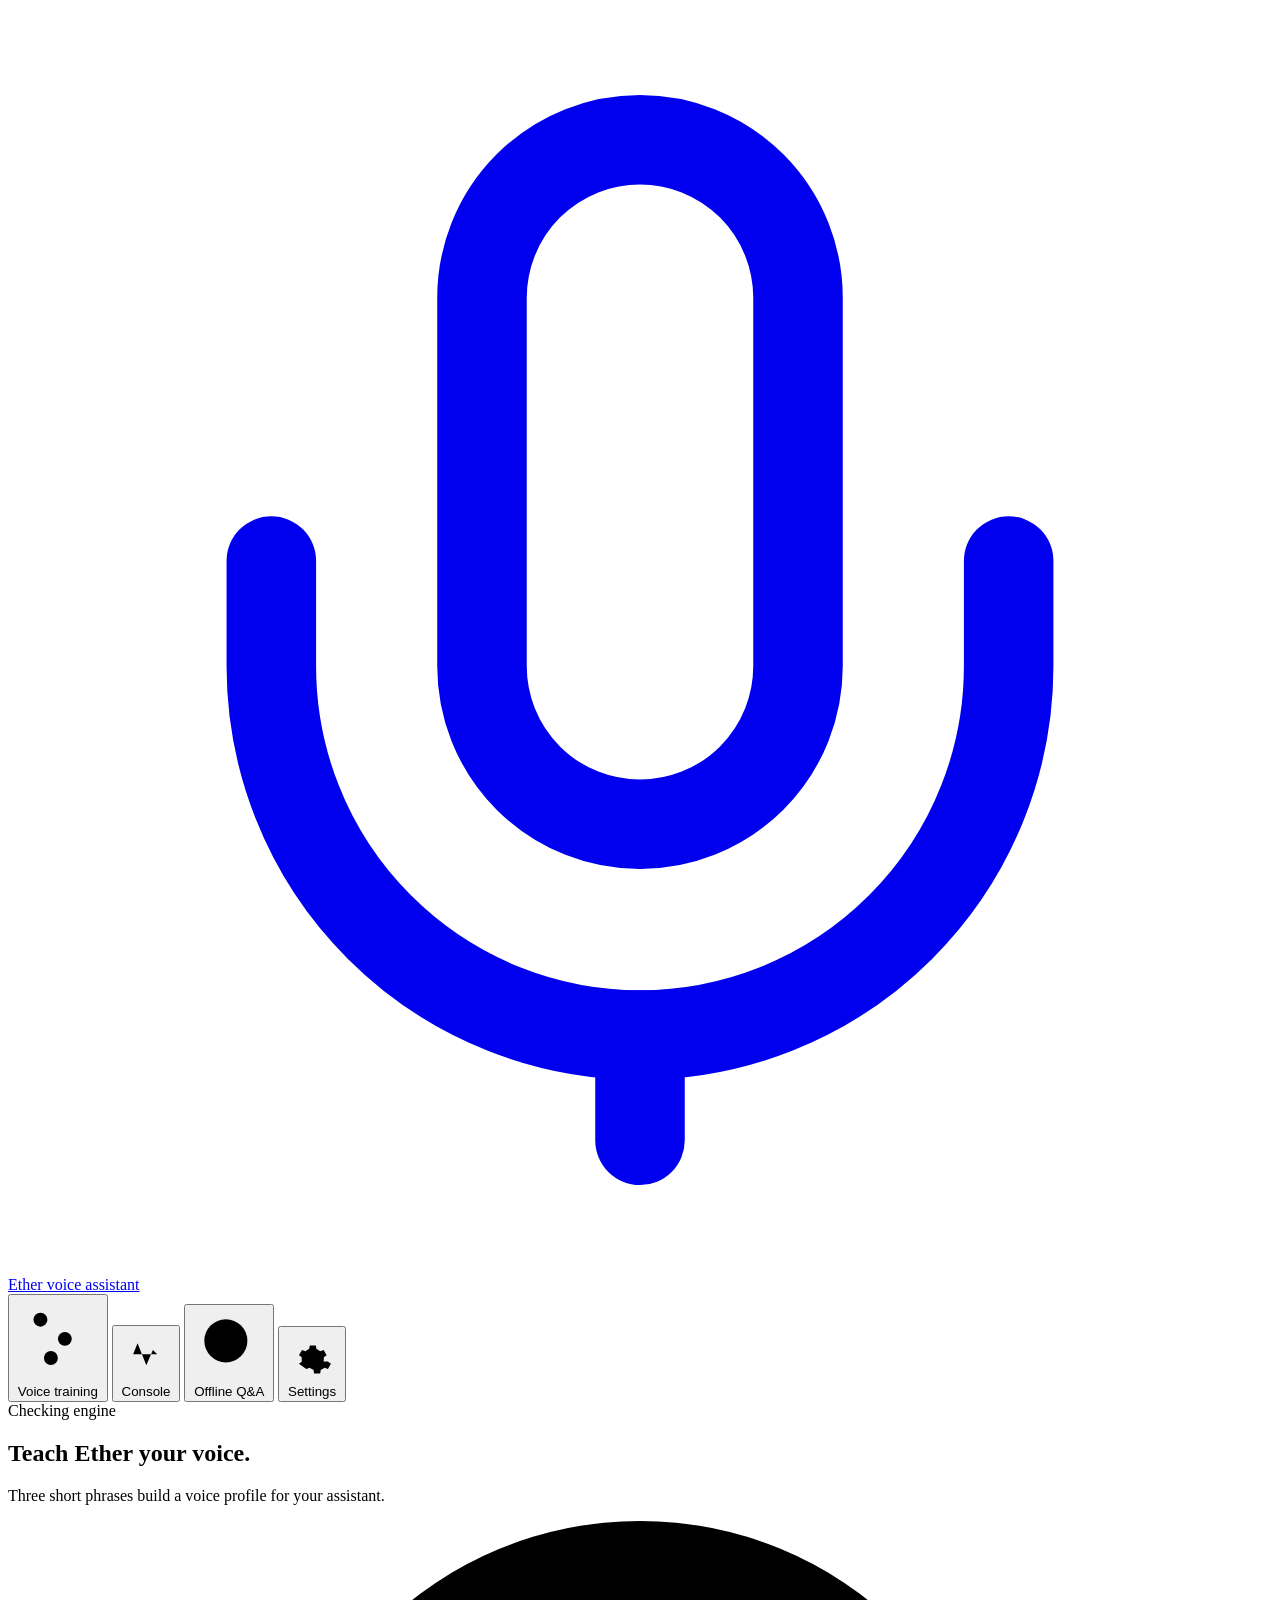
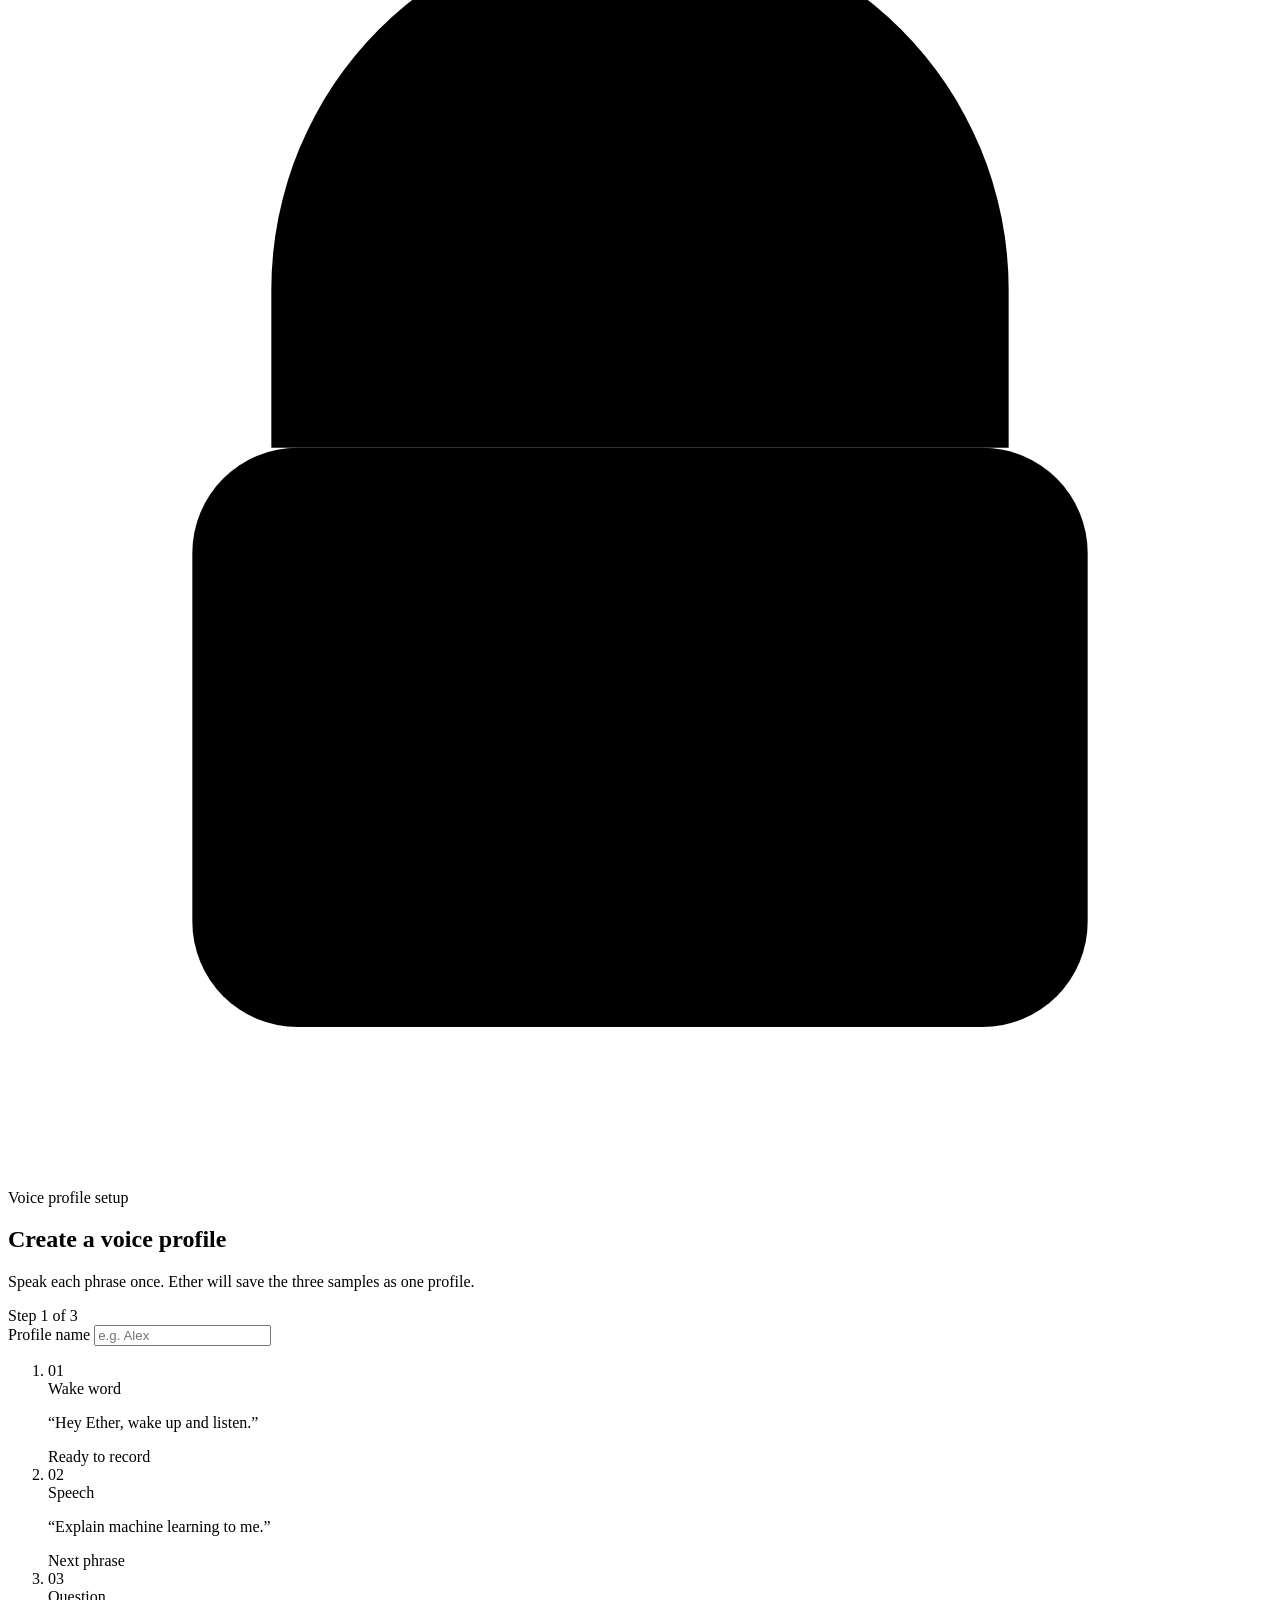
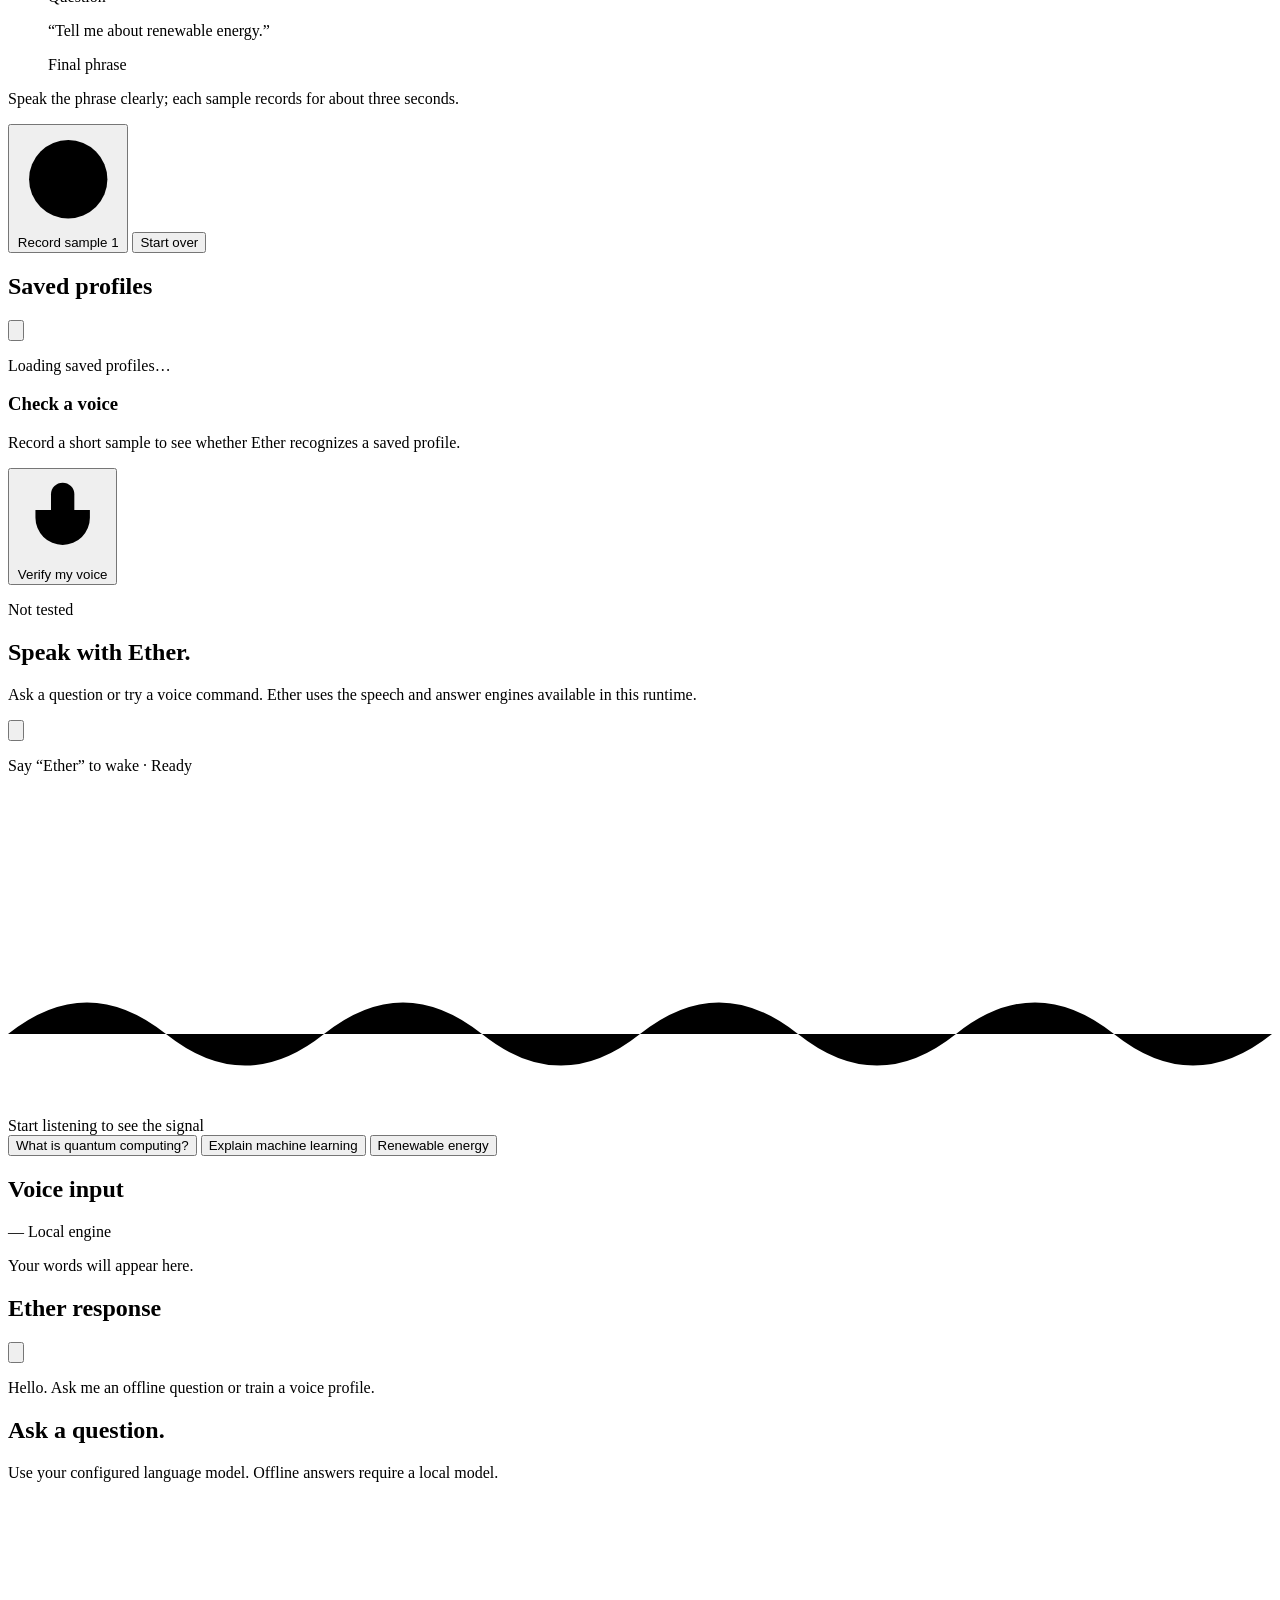
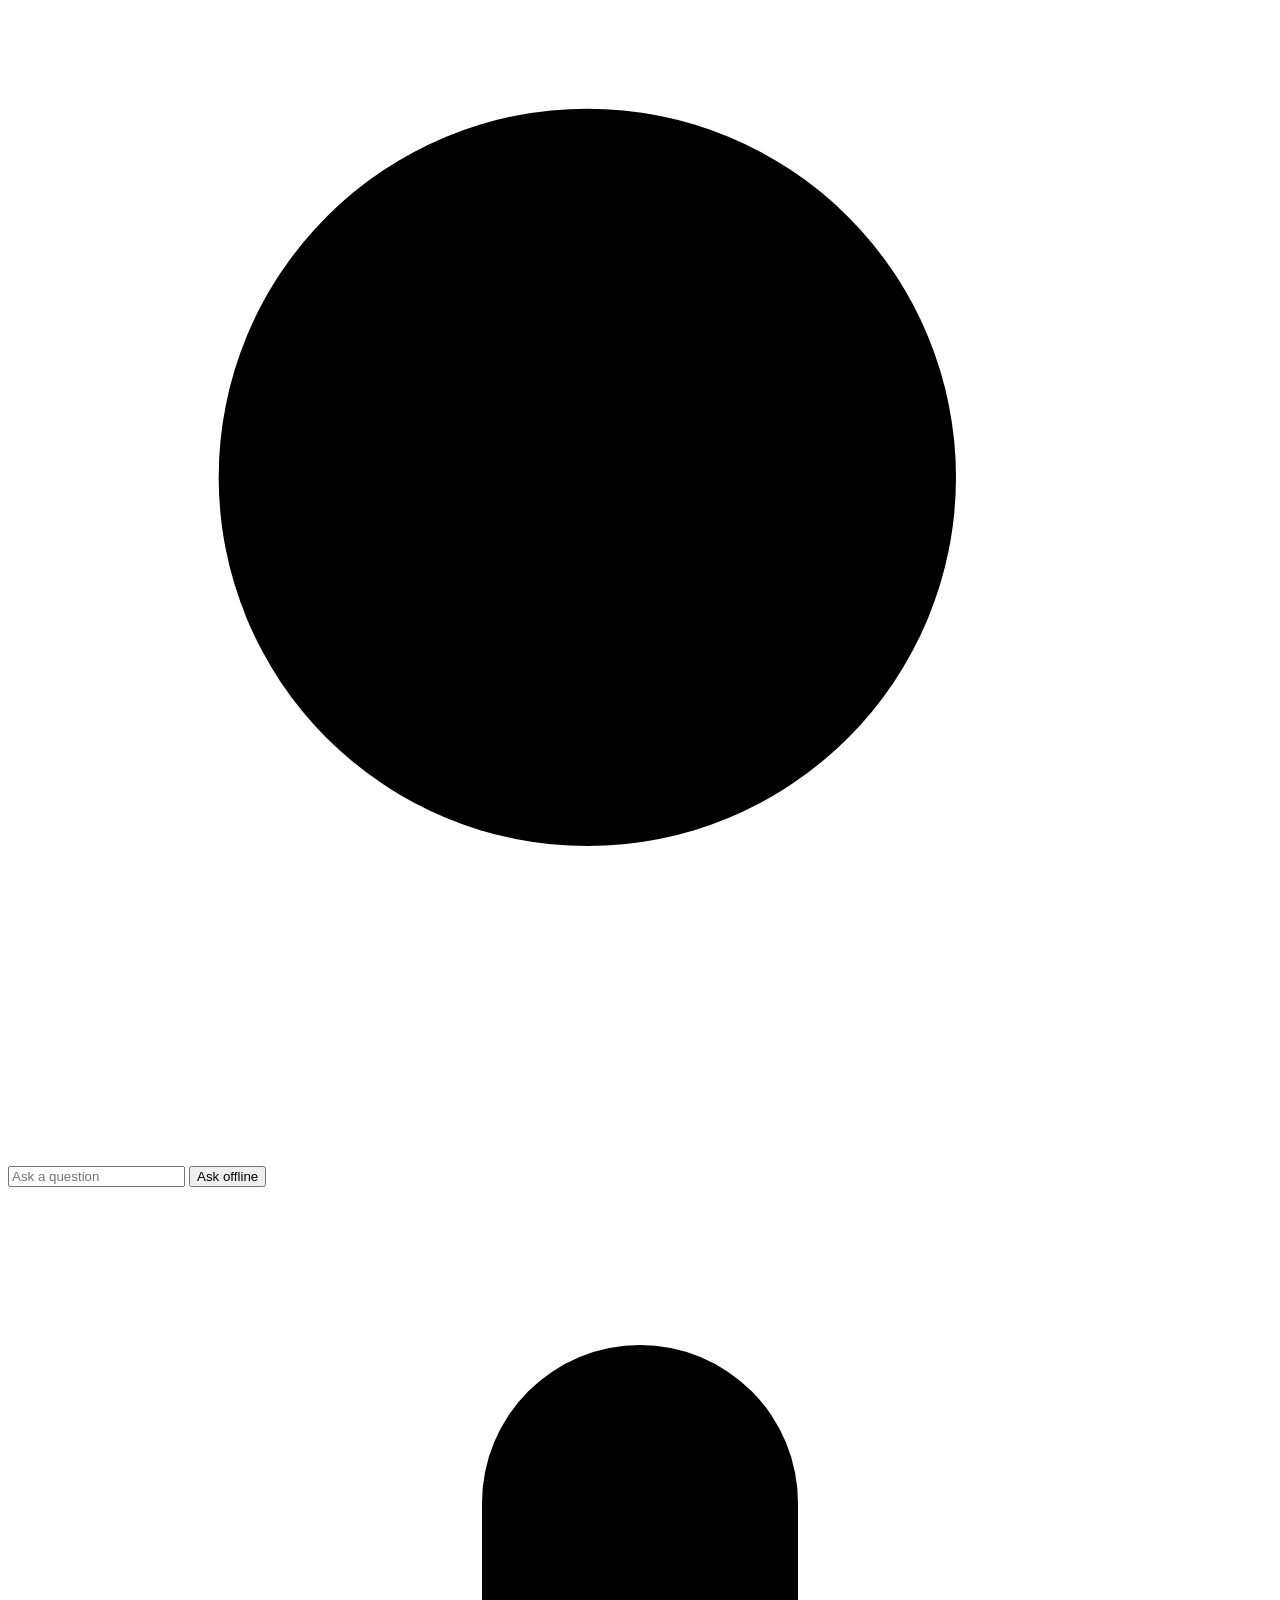
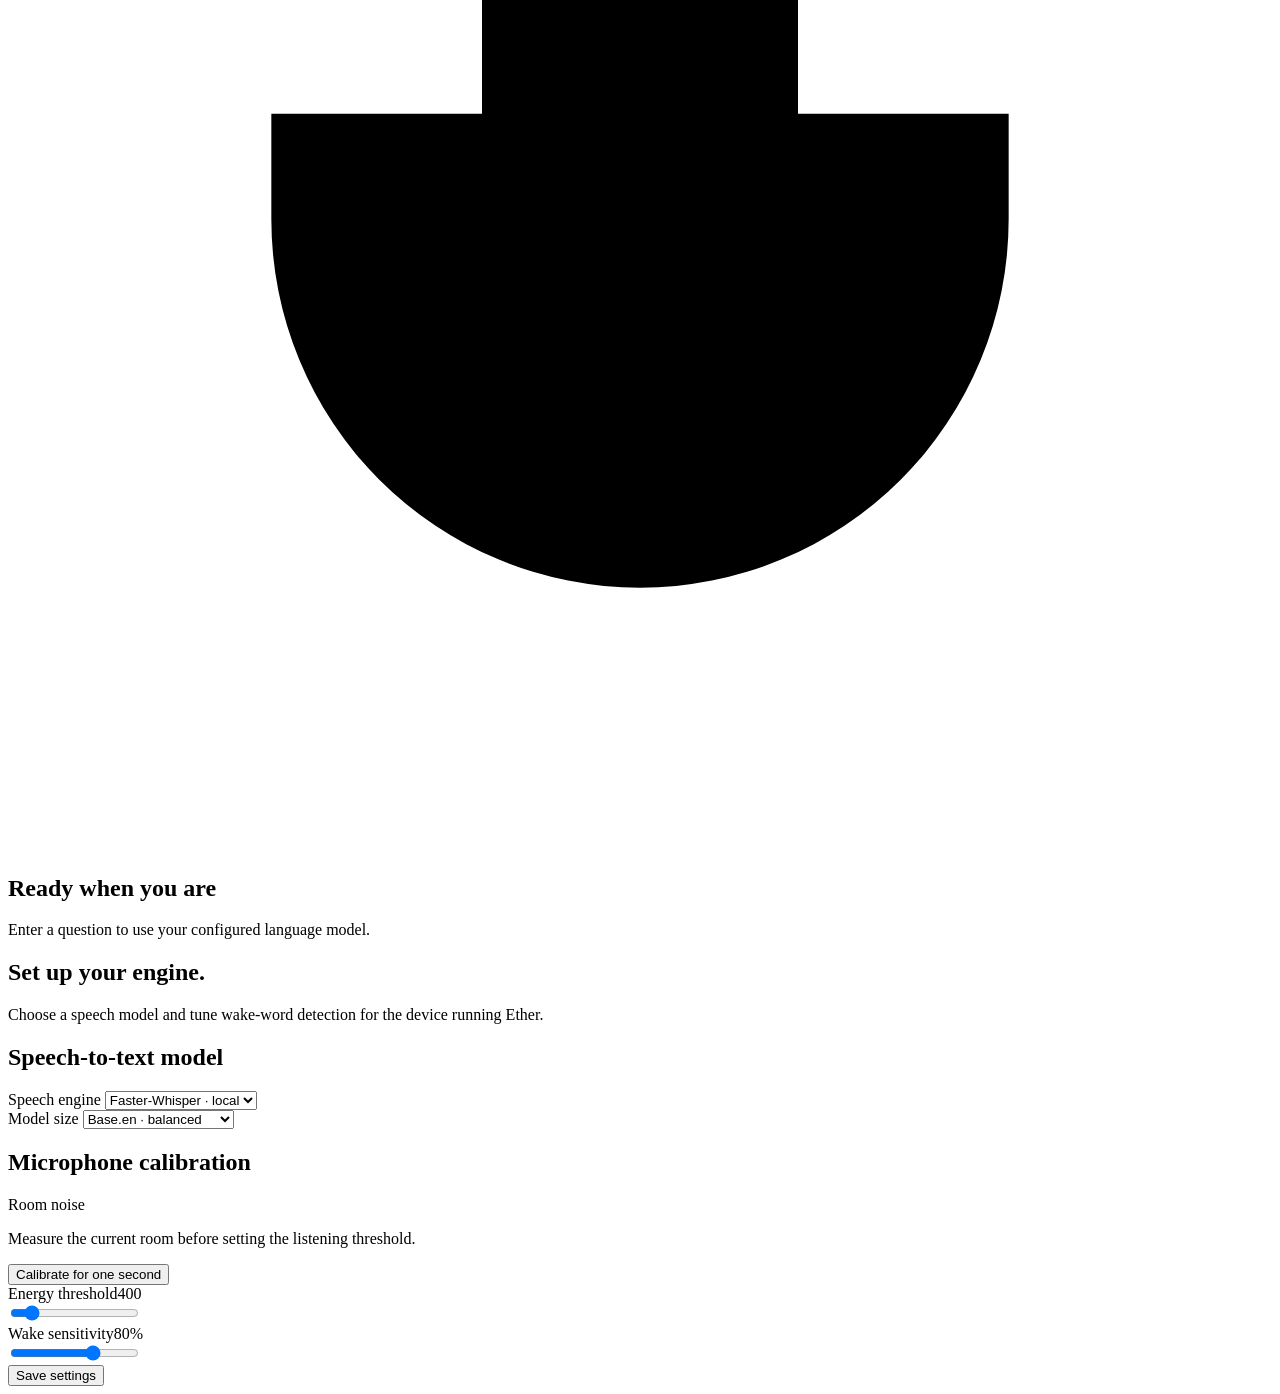
==== commit ed678a21: "Redesign web UI with premium dark theme and animations - New "studio at night" design: indigo surfac" ====
--- a/web/index.html
+++ b/web/index.html
@@ -3,15 +3,9 @@
 <head>
   <meta charset="utf-8">
   <meta name="viewport" content="width=device-width, initial-scale=1">
-  <meta name="theme-color" content="#e9f4ff">
+  <meta name="theme-color" content="#130f2b">
   <title>Ether — Voice training</title>
-  <style>
-    @font-face {
-      font-family: "Plus Jakarta Sans";
-      font-display: swap;
-      src: local("Plus Jakarta Sans"), local("PlusJakartaSans");
-    }
-  </style>
+  <link rel="preload" href="/static/fonts/newsreader-latin-wght-normal.woff2" as="font" type="font/woff2" crossorigin>
   <link rel="stylesheet" href="/static/styles.css">
 </head>
 <body>
@@ -156,13 +150,6 @@
           <p class="hero-subtitle">Ask a question or try a voice command. Ether uses the speech and answer engines available in this runtime.</p>
         </div>
 
-        <div class="visualizer-wrapper" aria-label="Microphone sound visualization">
-          <canvas id="waveformCanvas" width="900" height="160" aria-hidden="true"></canvas>
-          <div class="visualizer-overlay" id="visualizerOverlay">
-            <span class="visualizer-state" id="visualizerStateText">Start listening to see the signal</span>
-          </div>
-        </div>
-
         <div class="mic-control-center">
           <div class="mic-halo-container">
             <button id="micBtn" class="mic-button" type="button" aria-label="Start voice listening">
@@ -171,8 +158,21 @@
                 <path d="M19 10.5v2a7 7 0 0 1-14 0v-2M12 19.5v2"></path>
               </svg>
             </button>
+            <span class="mic-ring" aria-hidden="true"></span>
+            <span class="mic-ring" aria-hidden="true"></span>
+            <span class="mic-ring" aria-hidden="true"></span>
           </div>
           <p class="mic-instructions"><span class="key-phrase">Say “Ether”</span> to wake · <span id="micStatusText">Ready</span></p>
+        </div>
+
+        <div class="visualizer-wrapper" aria-label="Microphone sound visualization">
+          <canvas id="waveformCanvas" width="900" height="160" aria-hidden="true"></canvas>
+          <div class="visualizer-overlay" id="visualizerOverlay">
+            <svg class="resting-signal" viewBox="0 0 800 100" preserveAspectRatio="none" aria-hidden="true">
+              <path vector-effect="non-scaling-stroke" d="M0 50Q50 10 100 50T200 50T300 50T400 50T500 50T600 50T700 50T800 50"></path>
+            </svg>
+            <span class="visualizer-state" id="visualizerStateText">Start listening to see the signal</span>
+          </div>
         </div>
 
         <div class="feature-chips" aria-label="Try a sample question">
@@ -183,7 +183,7 @@
       </div>
 
       <div class="console-cards-grid">
-        <section class="glass-card transcript-card" aria-labelledby="transcriptTitle">
+        <section class="glass-card anim-card-reveal transcript-card" aria-labelledby="transcriptTitle">
           <div class="card-header">
             <h2 class="card-title" id="transcriptTitle">Voice input</h2>
             <div class="badge-group">
@@ -196,7 +196,7 @@
           </div>
         </section>
 
-        <section class="glass-card response-card" aria-labelledby="responseTitle">
+        <section class="glass-card anim-card-reveal response-card" aria-labelledby="responseTitle">
           <div class="card-header">
             <h2 class="card-title" id="responseTitle">Ether response</h2>
             <button id="speakResponseBtn" class="btn-icon" type="button" aria-label="Read the response aloud" title="Read response aloud">
@@ -245,7 +245,7 @@
       </header>
 
       <div class="settings-grid">
-        <section class="glass-card" aria-labelledby="speechModelTitle">
+        <section class="glass-card anim-card-reveal" aria-labelledby="speechModelTitle">
           <div class="card-header"><h2 class="card-title" id="speechModelTitle">Speech-to-text model</h2></div>
           <div class="card-body">
             <div class="form-group">
@@ -265,7 +265,7 @@
           </div>
         </section>
 
-        <section class="glass-card" aria-labelledby="calibrationTitle">
+        <section class="glass-card anim-card-reveal" aria-labelledby="calibrationTitle">
           <div class="card-header"><h2 class="card-title" id="calibrationTitle">Microphone calibration</h2></div>
           <div class="card-body">
             <div class="form-group">
